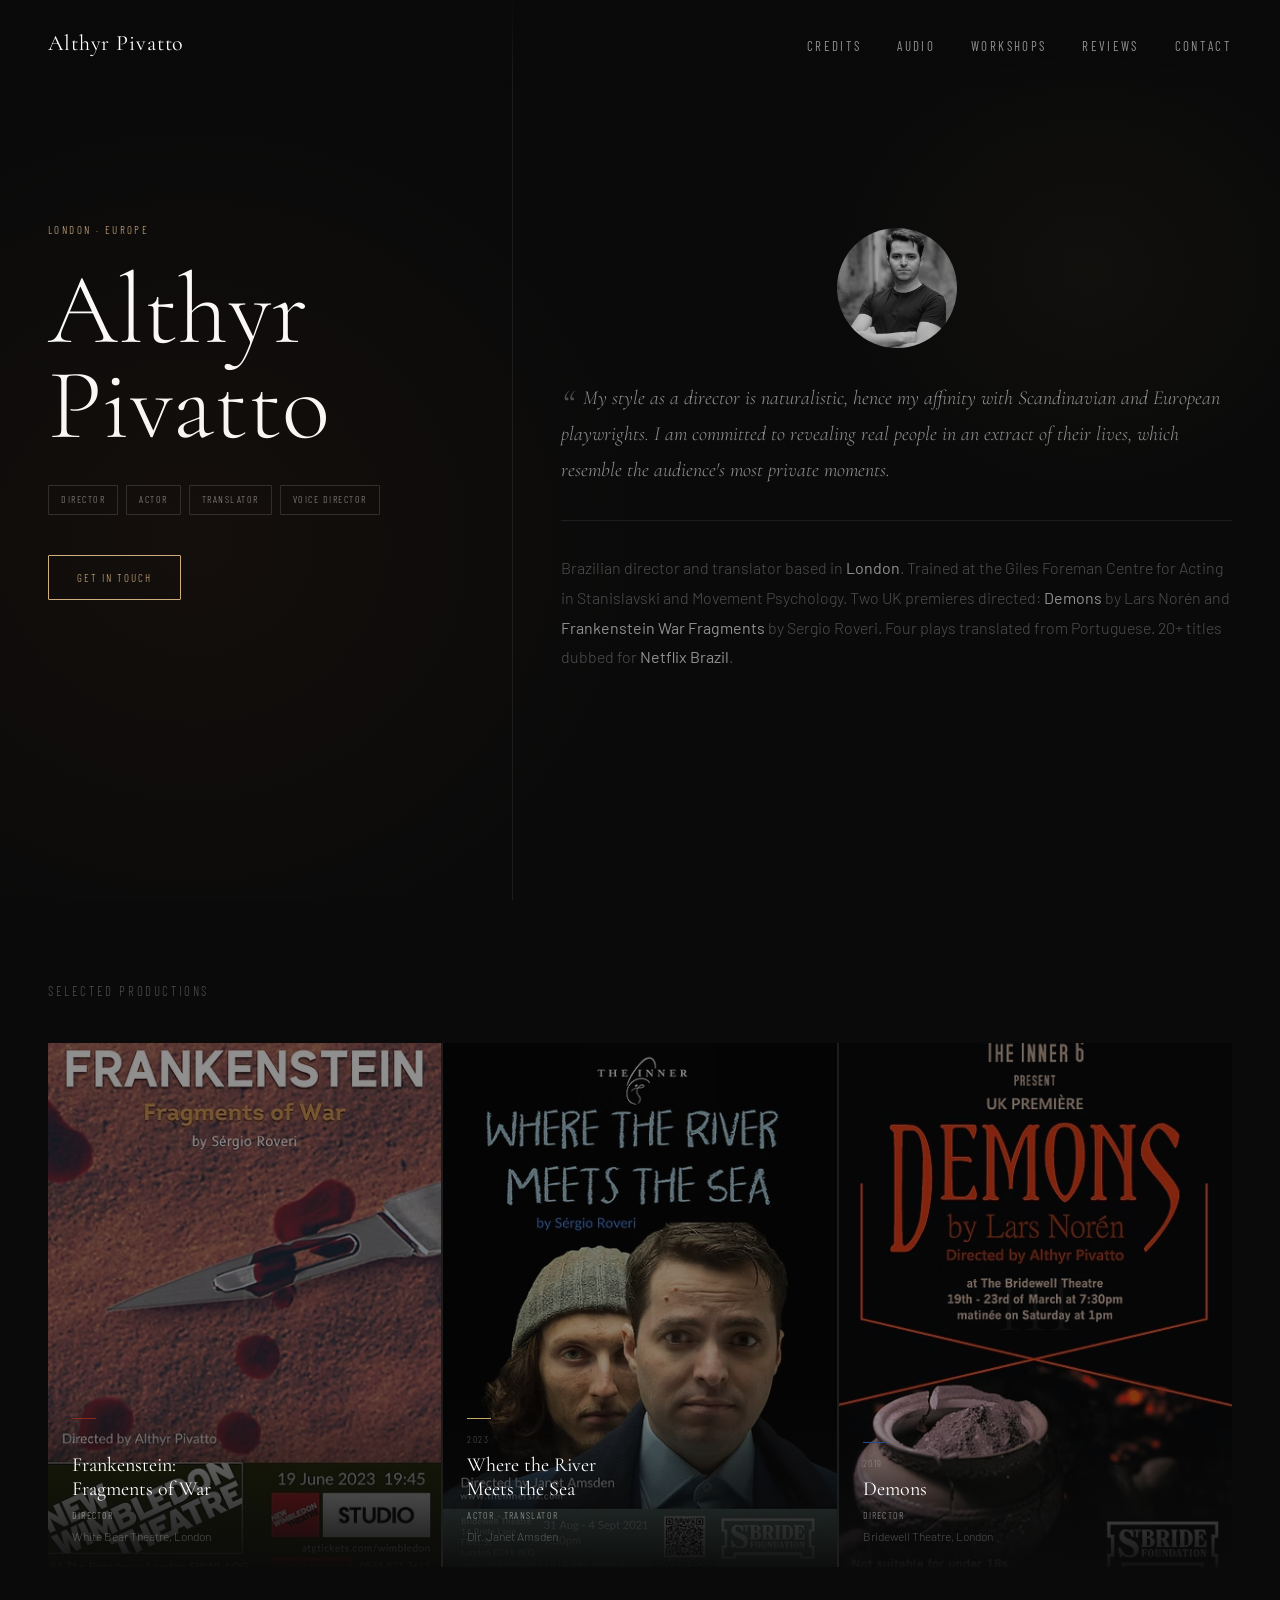
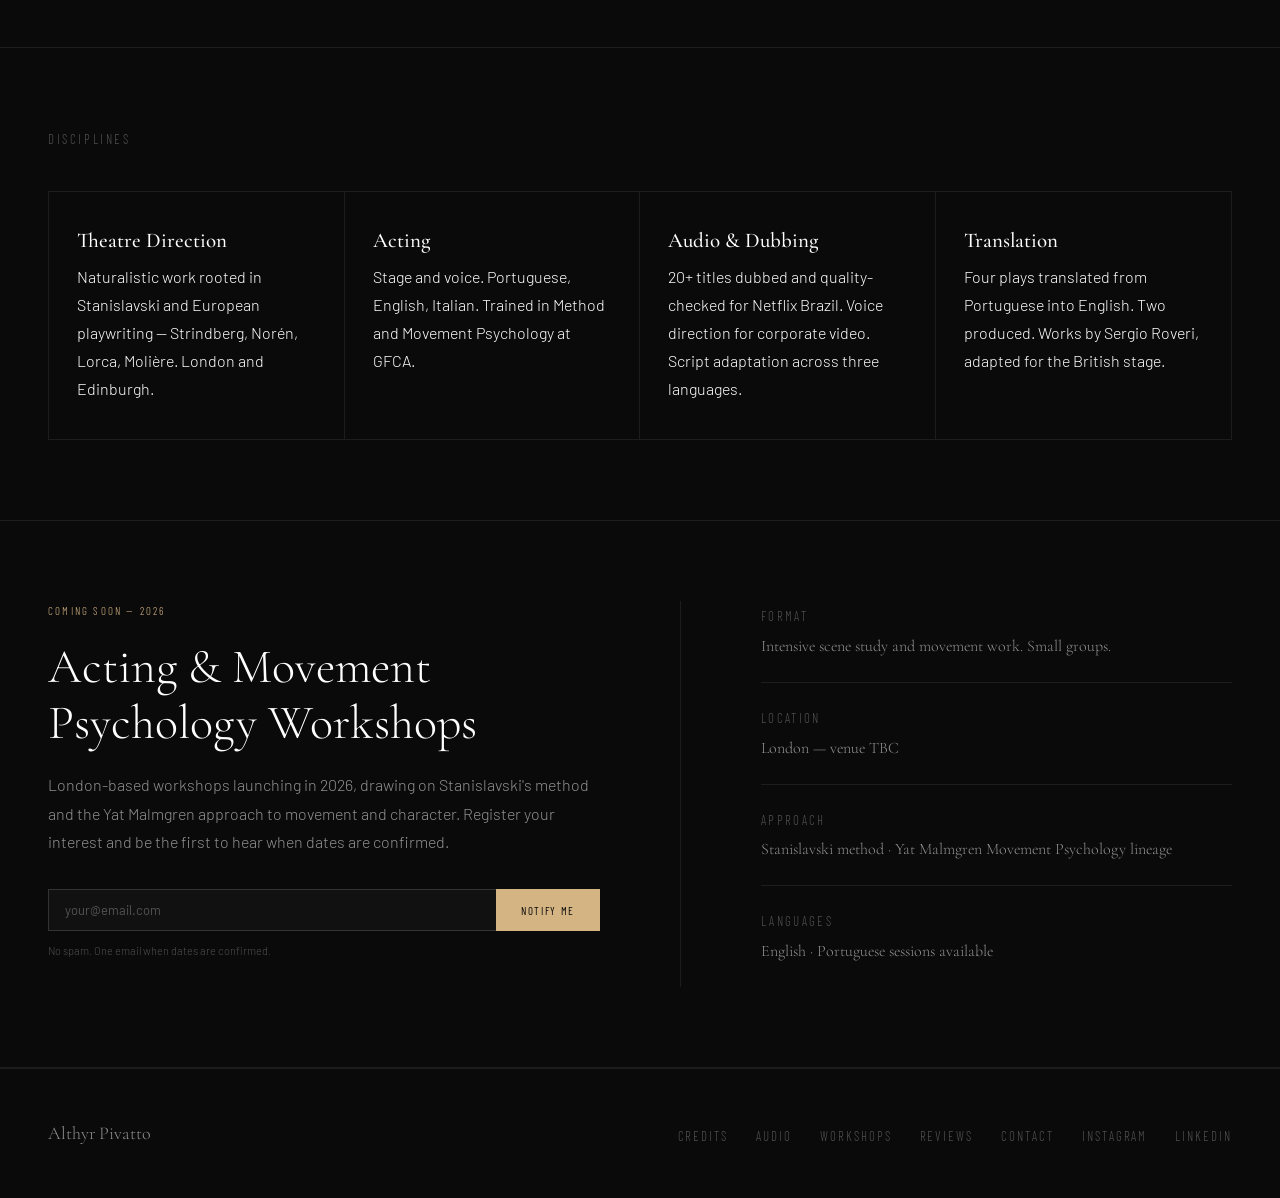
==== index.html @ 867dbb0f "Update index.html" ====
<!DOCTYPE html>
<html lang="en">
<head>
  <meta charset="UTF-8">
  <meta name="viewport" content="width=device-width, initial-scale=1.0">
  <title>Althyr Pivatto — Director · Actor · Translator</title>
  <meta name="description" content="Althyr Pivatto is a Brazilian theatre director, actor, translator and voice director based in London, available for work across London and Europe.">
  <link rel="stylesheet" href="style.css">
<style>
    .hero {
      min-height: 100vh;
      display: grid;
      grid-template-columns: 2fr 3fr;
      position: relative;
      overflow: hidden;
    }
    .hero::before {
      content: '';
      position: absolute;
      inset: 0;
      background:
        radial-gradient(ellipse 60% 80% at 15% 60%, rgba(139,74,42,0.08) 0%, transparent 60%),
        radial-gradient(ellipse 40% 50% at 85% 30%, rgba(200,169,110,0.04) 0%, transparent 50%);
      pointer-events: none;
    }
    .hero-left {
      display: flex;
      flex-direction: column;
      justify-content: center;
      padding: 0 48px 80px;
    }
    .hero-eyebrow {
      font-family: var(--ff-label);
      font-size: 11px;
      letter-spacing: 0.22em;
      text-transform: uppercase;
      color: var(--accent);
      margin-bottom: 24px;
    }
    .hero-name {
      font-family: var(--ff-display);
      font-size: clamp(56px, 8vw, 100px);
      font-weight: 300;
      line-height: 0.95;
      color: var(--text);
      margin-bottom: 32px;
    }
    .hero-tags {
      display: flex;
      flex-wrap: wrap;
      gap: 8px;
      margin-bottom: 40px;
    }
    .tag {
      font-family: var(--ff-label);
      font-size: 10px;
      letter-spacing: 0.15em;
      text-transform: uppercase;
      color: var(--muted);
      border: 0.5px solid var(--border2);
      padding: 5px 12px;
      border-radius: 1px;
    }
    .hero-cta {
      display: inline-block;
      font-family: var(--ff-label);
      font-size: 11px;
      letter-spacing: 0.18em;
      text-transform: uppercase;
      color: var(--accent);
      border: 0.5px solid var(--accent);
      padding: 12px 28px;
      border-radius: 1px;
      transition: background 0.2s, color 0.2s;
      align-self: flex-start;
    }
    .hero-cta:hover { background: var(--accent); color: var(--black); }
    .hero-right {
      border-left: 0.5px solid var(--border);
      display: flex;
      flex-direction: column;
      justify-content: center;
      padding: 80px 48px;
      gap: 32px;
    }
    .hero-quote {
      font-family: var(--ff-display);
      font-size: clamp(16px, 1.8vw, 20px);
      font-weight: 300;
      font-style: italic;
      line-height: 1.8;
      color: var(--muted);
    }
    .hero-quote::before {
      content: '\201C';
      font-size: 2em;
      line-height: 0;
      vertical-align: -0.3em;
      color: var(--faint);
      margin-right: 4px;
    }
    .hero-headshot {
      width: 120px;
      height: 120px;
      border-radius: 50%;
      object-fit: cover;
      object-position: center top;
      display: block;
      margin: 0 auto;
      filter: grayscale(100%);
      opacity: 0.85;
    }
    .hero-bio {
      font-size: 16px;
      line-height: 1.85;
      color: var(--faint);
      border-top: 0.5px solid var(--border);
      padding-top: 32px;
    }
    .hero-bio strong { color: var(--muted); font-weight: 400; }

    /* productions */
    .productions { padding: 80px 48px; border-bottom: 0.5px solid var(--border); }
    .prod-grid {
      display: grid;
      grid-template-columns: repeat(3, 1fr);
      gap: 2px;
      background: var(--border);
    }
    .prod-card {
      background: var(--black);
      position: relative;
      overflow: hidden;
      aspect-ratio: 3/4;
      display: flex;
      flex-direction: column;
      justify-content: flex-end;
    }
    .prod-card-img {
      position: absolute;
      inset: 0;
      object-fit: cover;
      width: 100%;
      height: 100%;
      opacity: 0.55;
      transition: opacity 0.4s, transform 0.5s;
    }
    .prod-card:hover .prod-card-img { opacity: 0.75; transform: scale(1.03); }
    .prod-card-placeholder {
      position: absolute;
      inset: 0;
      display: flex;
      align-items: center;
      justify-content: center;
    }
    .prod-card-placeholder span {
      font-family: var(--ff-display);
      font-size: 80px;
      font-weight: 300;
      color: rgba(255,255,255,0.04);
    }
    .prod-card-body {
      position: relative;
      z-index: 2;
      padding: 20px 24px;
      background: linear-gradient(to top, rgba(10,10,10,0.95) 0%, transparent 100%);
    }
    .prod-accent { width: 24px; height: 1px; margin-bottom: 12px; }
    .prod-year {
      font-family: var(--ff-label);
      font-size: 10px;
      letter-spacing: 0.15em;
      color: var(--faint);
      margin-bottom: 4px;
    }
    .prod-title {
      font-family: var(--ff-display);
      font-size: 20px;
      font-weight: 400;
      color: var(--text);
      line-height: 1.2;
      margin-bottom: 6px;
    }
    .prod-role {
      font-family: var(--ff-label);
      font-size: 10px;
      letter-spacing: 0.12em;
      text-transform: uppercase;
      color: var(--muted);
      margin-bottom: 2px;
    }
    .prod-venue { font-size: 12px; color: var(--faint); }

    /* disciplines */
    .what { padding: 80px 48px; border-bottom: 0.5px solid var(--border); }
    .what-grid {
      display: grid;
      grid-template-columns: repeat(4, 1fr);
      border: 0.5px solid var(--border);
    }
    .what-item {
      padding: 36px 28px;
      border-right: 0.5px solid var(--border);
    }
    .what-item:last-child { border-right: none; }
    .what-number {
      font-family: var(--ff-display);
      font-size: 11px;
      color: var(--accent);
      margin-bottom: 18px;
      letter-spacing: 0.1em;
        }
 .what-title {
  font-family: var(--ff-display);
  font-size: 21px;
  font-weight: 500;
  color: #ffffff;
  margin-bottom: 10px;
  line-height: 1.2;
}
    .what-desc { font-size: 16px; line-height: 1.75; color: var(--text); }

    /* workshops teaser */
    .workshops-teaser {
      padding: 80px 48px;
      display: grid;
      grid-template-columns: 1fr 1fr;
      gap: 80px;
      align-items: start;
      border-bottom: 0.5px solid var(--border);
    }
    .workshops-label {
      font-family: var(--ff-label);
      font-size: 11px;
      letter-spacing: 0.2em;
      text-transform: uppercase;
      color: var(--accent);
      margin-bottom: 20px;
    }
    .workshops-title {
      font-family: var(--ff-display);
      font-size: clamp(32px, 4vw, 48px);
      font-weight: 300;
      color: var(--text);
      line-height: 1.15;
      margin-bottom: 20px;
    }
    .workshops-desc {
      font-size: 16px;
      line-height: 1.8;
      color: var(--muted);
      margin-bottom: 32px;
    }
    .signup-form { display: flex; }
    .signup-input {
      flex: 1;
      background: var(--surface);
      border: 0.5px solid var(--border2);
      border-right: none;
      color: var(--text);
      font-family: var(--ff-body);
      font-size: 13px;
      padding: 12px 16px;
      outline: none;
    }
    .signup-input::placeholder { color: var(--faint); }
    .signup-input:focus { border-color: var(--accent); }
    .signup-btn {
      background: var(--accent);
      color: var(--black);
      border: 0.5px solid var(--accent);
      font-family: var(--ff-label);
      font-size: 11px;
      letter-spacing: 0.15em;
      text-transform: uppercase;
      padding: 12px 24px;
      cursor: pointer;
      transition: opacity 0.2s;
    }
    .signup-btn:hover { opacity: 0.85; }
    .signup-note { font-size: 11px; color: var(--faint); margin-top: 10px; }
    .workshops-right { border-left: 0.5px solid var(--border); padding-left: 80px; padding-top: 4px; }
    .workshop-detail {
      padding: 24px 0;
      border-bottom: 0.5px solid var(--border);
    }
    .workshop-detail:first-child { padding-top: 0; }
    .workshop-detail:last-child { border-bottom: none; }
    .workshop-detail-label {
      font-family: var(--ff-label);
      font-size: 13px;
      letter-spacing: 0.18em;
      text-transform: uppercase;
      color: var(--faint);
      margin-bottom: 6px;
    }
    .workshop-detail-text {
      font-family: var(--ff-display);
      font-size: 16px;
      color: var(--muted);
      line-height: 1.5;
    }

    @media (max-width: 900px) {
      .hero { grid-template-columns: 1fr; }
      .hero-left { padding: 120px 24px 48px; }
      .hero-right { border-left: none; border-top: 0.5px solid var(--border); padding: 48px 24px; }
      .prod-grid { grid-template-columns: 1fr; gap: 1px; }
      .prod-card { aspect-ratio: 4/3; }
      .what-grid { grid-template-columns: 1fr 1fr; }
      .what-item:nth-child(2) { border-right: none; }
      .what-item:nth-child(3) { border-top: 0.5px solid var(--border); }
      .what-item:nth-child(4) { border-top: 0.5px solid var(--border); border-right: none; }
      .workshops-teaser { grid-template-columns: 1fr; gap: 48px; }
      .workshops-right { border-left: none; border-top: 0.5px solid var(--border); padding-left: 0; padding-top: 40px; }
    }
css.section-label {
  font-family: var(--ff-label);
  font-size: 13px;
  letter-spacing: 0.2em;
  text-transform: uppercase;
  color: var(--muted);
  margin-bottom: 40px;
}
  
  </style>
</head>
<body>

  <nav>
    <a href="index.html" class="nav-logo">Althyr Pivatto</a>
    <ul class="nav-links">
      <li><a href="credits.html">Credits</a></li>
      <li><a href="audio.html">Audio</a></li>
      <li><a href="teaching.html">Workshops</a></li>
      <li><a href="reviews.html">Reviews</a></li>
      <li><a href="contact.html">Contact</a></li>
    </ul>
  </nav>

  <section class="hero">
    <div class="hero-left">
      <p class="hero-eyebrow">London · Europe</p>
      <h1 class="hero-name">Althyr<br>Pivatto</h1>
      <div class="hero-tags">
        <span class="tag">Director</span>
        <span class="tag">Actor</span>
        <span class="tag">Translator</span>
        <span class="tag">Voice Director</span>
      </div>
      <a href="contact.html" class="hero-cta">Get in touch</a>
    </div>
    <div class="hero-right">
           <img src="headshot.png" alt="Althyr Pivatto" class="hero-headshot">
      <blockquote class="hero-quote">
        My style as a director is naturalistic, hence my affinity with Scandinavian and European playwrights. I am committed to revealing real people in an extract of their lives, which resemble the audience's most private moments.
      </blockquote>
 
  <p class="hero-bio">
  Brazilian director and translator based in <strong>London</strong>. Trained at the Giles Foreman Centre for Acting in Stanislavski and Movement Psychology. Two UK premieres directed: <strong>Demons</strong> by Lars Norén and <strong>Frankenstein War Fragments</strong> by Sergio Roveri. Four plays translated from Portuguese. 20+ titles dubbed for <strong>Netflix Brazil</strong>.
</p>
    </div>
  </section>

  <section class="productions">
    <p class="section-label">Selected productions</p>
    <div class="prod-grid">

      <div class="prod-card">
        <img src="images/frankenstein.jpg" alt="Frankenstein: Fragments of War" class="prod-card-img" onerror="this.style.display='none'">
        <div class="prod-card-placeholder"><span>I</span></div>
        <div class="prod-card-body">
          <div class="prod-accent" style="background:#8b2a1a;"></div>
          <p class="prod-year">2023</p>
          <h3 class="prod-title">Frankenstein:<br>Fragments of War</h3>
          <p class="prod-role">Director</p>
          <p class="prod-venue">White Bear Theatre, London</p>
        </div>
      </div>

      <div class="prod-card">
        <img src="images/river.jpg" alt="Where the River Meets the Sea" class="prod-card-img" onerror="this.style.display='none'">
        <div class="prod-card-placeholder"><span>II</span></div>
        <div class="prod-card-body">
          <div class="prod-accent" style="background:#c8a96e;"></div>
          <p class="prod-year">2023</p>
          <h3 class="prod-title">Where the River<br>Meets the Sea</h3>
          <p class="prod-role">Actor · Translator</p>
          <p class="prod-venue">Dir. Janet Amsden</p>
        </div>
      </div>

      <div class="prod-card">
        <img src="images/demons.jpg" alt="Demons" class="prod-card-img" onerror="this.style.display='none'">
        <div class="prod-card-placeholder"><span>III</span></div>
        <div class="prod-card-body">
          <div class="prod-accent" style="background:#2a4a8b;"></div>
          <p class="prod-year">2019</p>
          <h3 class="prod-title">Demons</h3>
          <p class="prod-role">Director</p>
          <p class="prod-venue">Bridewell Theatre, London</p>
        </div>
      </div>

    </div>
  </section>

  <section class="what">
    <p class="section-label">Disciplines</p>
    <div class="what-grid">
      <div class="what-item">
        <h3 class="what-title">Theatre Direction</h3>
        <p class="what-desc">Naturalistic work rooted in Stanislavski and European playwriting — Strindberg, Norén, Lorca, Molière. London and Edinburgh.</p>
      </div>
      <div class="what-item">
        <h3 class="what-title">Acting</h3>
        <p class="what-desc">Stage and voice. Portuguese, English, Italian. Trained in Method and Movement Psychology at GFCA.</p>
      </div>
      <div class="what-item">
        <h3 class="what-title">Audio &amp; Dubbing</h3>
        <p class="what-desc">20+ titles dubbed and quality-checked for Netflix Brazil. Voice direction for corporate video. Script adaptation across three languages.</p>
      </div>
      <div class="what-item">
        <h3 class="what-title">Translation</h3>
        <p class="what-desc">Four plays translated from Portuguese into English. Two produced. Works by Sergio Roveri, adapted for the British stage.</p>
      </div>
    </div>
  </section>

  <section class="workshops-teaser">
    <div>
      <p class="workshops-label">Coming soon — 2026</p>
      <h2 class="workshops-title">Acting &amp; Movement<br>Psychology Workshops</h2>
      <p class="workshops-desc">
        London-based workshops launching in 2026, drawing on Stanislavski's method and the Yat Malmgren approach to movement and character. Register your interest and be the first to hear when dates are confirmed.
      </p>
      <form id="signup-form-home">
        <div class="signup-form">
          <input type="email" class="signup-input" id="signup-email-home" placeholder="your@email.com" required>
          <button type="submit" class="signup-btn">Notify me</button>
        </div>
        <p class="signup-note" id="signup-msg-home">No spam. One email when dates are confirmed.</p>
      </form>
      <script>
        document.getElementById('signup-form-home').addEventListener('submit', async function(e) {
          e.preventDefault();
          const msg = document.getElementById('signup-msg-home');
          const data = new FormData();
          data.append('email', document.getElementById('signup-email-home').value);
          data.append('subject', 'Workshop interest');
          const response = await fetch('https://formspree.io/f/mreyaryk', {
            method: 'POST', body: data, headers: { 'Accept': 'application/json' }
          });
          if (response.ok) {
            msg.textContent = "Thanks — I'll be in touch when dates are confirmed.";
            msg.style.color = 'var(--accent)';
            this.reset();
          } else {
            msg.textContent = 'Something went wrong. Try again shortly.';
          }
        });
      </script>
    </div>
    <div class="workshops-right">
      <div class="workshop-detail">
        <p class="workshop-detail-label">Format</p>
        <p class="workshop-detail-text">Intensive scene study and movement work. Small groups.</p>
      </div>
      <div class="workshop-detail">
        <p class="workshop-detail-label">Location</p>
        <p class="workshop-detail-text">London — venue TBC</p>
      </div>
      <div class="workshop-detail">
        <p class="workshop-detail-label">Approach</p>
        <p class="workshop-detail-text">Stanislavski method · Yat Malmgren Movement Psychology lineage</p>
      </div>
      <div class="workshop-detail">
        <p class="workshop-detail-label">Languages</p>
        <p class="workshop-detail-text">English · Portuguese sessions available</p>
      </div>
    </div>
  </section>

  <footer>
    <span class="footer-name">Althyr Pivatto</span>
    <ul class="footer-links">
      <li><a href="credits.html">Credits</a></li>
      <li><a href="audio.html">Audio</a></li>
      <li><a href="teaching.html">Workshops</a></li>
      <li><a href="reviews.html">Reviews</a></li>
      <li><a href="contact.html">Contact</a></li>
      <li><a href="https://instagram.com/althyr" target="_blank">Instagram</a></li>
      <li><a href="https://linkedin.com/in/althyrpivatto" target="_blank">LinkedIn</a></li>
    </ul>
  </footer>

  <script>
    function handleSignup(e) {
      e.preventDefault();
      const msg = document.getElementById('signup-msg');
      msg.textContent = "Thanks — I'll be in touch when dates are confirmed.";
      msg.style.color = 'var(--accent)';
      e.target.reset();
    }
  </script>

</body>
</html>
---- style.css ----
@import url('https://fonts.googleapis.com/css2?family=Cormorant+Garamond:ital,wght@0,300;0,400;0,500;1,300;1,400&family=Barlow:wght@300;400;500&family=Barlow+Condensed:wght@300;400;500&display=swap');

*, *::before, *::after { box-sizing: border-box; margin: 0; padding: 0; }

:root {
  --black: #0a0a0a;
  --surface: #111111;
  --surface2: #181818;
  --border: rgba(255,255,255,0.08);
  --border2: rgba(255,255,255,0.14);
  --text: #ffffff;
  --muted: rgba(255,255,255,0.55);
  --faint: rgba(255,255,255,0.28);
  --accent: #d4b483;
  --accent2: #9a5530;
  --ff-display: 'Cormorant Garamond', Georgia, serif;
  --ff-body: 'Barlow', sans-serif;
  --ff-label: 'Barlow Condensed', sans-serif;
}

html { scroll-behavior: smooth; }

body {
  background: var(--black);
  color: var(--text);
  font-family: var(--ff-body);
  font-weight: 300;
  font-size: 19px;
  line-height: 1.75;
  min-height: 100vh;
}

a { color: inherit; text-decoration: none; }

img { display: block; max-width: 100%; }

/* ── NAV ── */
nav {
  position: fixed;
  top: 0; left: 0; right: 0;
  z-index: 100;
  display: flex;
  align-items: center;
  justify-content: space-between;
  padding: 24px 48px;
  background: linear-gradient(to bottom, rgba(10,10,10,0.95) 0%, transparent 100%);
}

.nav-logo {
  font-family: var(--ff-display);
  font-size: 22px;
  font-weight: 400;
  letter-spacing: 0.04em;
  color: var(--text);
  transition: opacity 0.2s;
}
.nav-logo:hover { opacity: 0.7; }

.nav-links {
  display: flex;
  gap: 36px;
  list-style: none;
}

.nav-links a {
  font-family: var(--ff-label);
  font-size: 13px;
  font-weight: 400;
  letter-spacing: 0.18em;
  text-transform: uppercase;
  color: var(--muted);
  transition: color 0.2s;
}
.nav-links a:hover { color: var(--text); }
.nav-links a.active { color: var(--accent); }

/* ── PAGE HEADER (inner pages) ── */
.page-header {
  padding: 140px 48px 64px;
  border-bottom: 0.5px solid var(--border);
}

.page-header .eyebrow {
  font-family: var(--ff-label);
  font-size: 13px;
  letter-spacing: 0.2em;
  text-transform: uppercase;
  color: var(--accent);
  margin-bottom: 16px;
}

.page-header h1 {
  font-family: var(--ff-display);
  font-size: clamp(48px, 6vw, 80px);
  font-weight: 300;
  line-height: 1.05;
  color: var(--text);
}

/* ── SECTIONS ── */
.section {
  padding: 72px 48px;
  border-bottom: 0.5px solid var(--border);
}

.section-label {
  font-family: var(--ff-label);
  font-size: 13px;
  letter-spacing: 0.2em;
  text-transform: uppercase;
  color: var(--faint);
  margin-bottom: 40px;
}

/* ── FOOTER ── */
footer {
  padding: 48px;
  display: flex;
  align-items: center;
  justify-content: space-between;
  border-top: 0.5px solid var(--border);
}

.footer-name {
  font-family: var(--ff-display);
  font-size: 18px;
  color: var(--muted);
}

.footer-links {
  display: flex;
  gap: 28px;
  list-style: none;
}

.footer-links a {
  font-family: var(--ff-label);
  font-size: 13px;
  letter-spacing: 0.15em;
  text-transform: uppercase;
  color: var(--faint);
  transition: color 0.2s;
}
.footer-links a:hover { color: var(--muted); }

/* ── UTILITIES ── */
.divider {
  border: none;
  border-top: 0.5px solid var(--border);
  margin: 40px 0;
}

@media (max-width: 768px) {
  nav { padding: 20px 24px; }
  .nav-links { gap: 20px; }
  .page-header { padding: 120px 24px 48px; }
  .section { padding: 48px 24px; }
  footer { padding: 32px 24px; flex-direction: column; gap: 20px; text-align: center; }
}
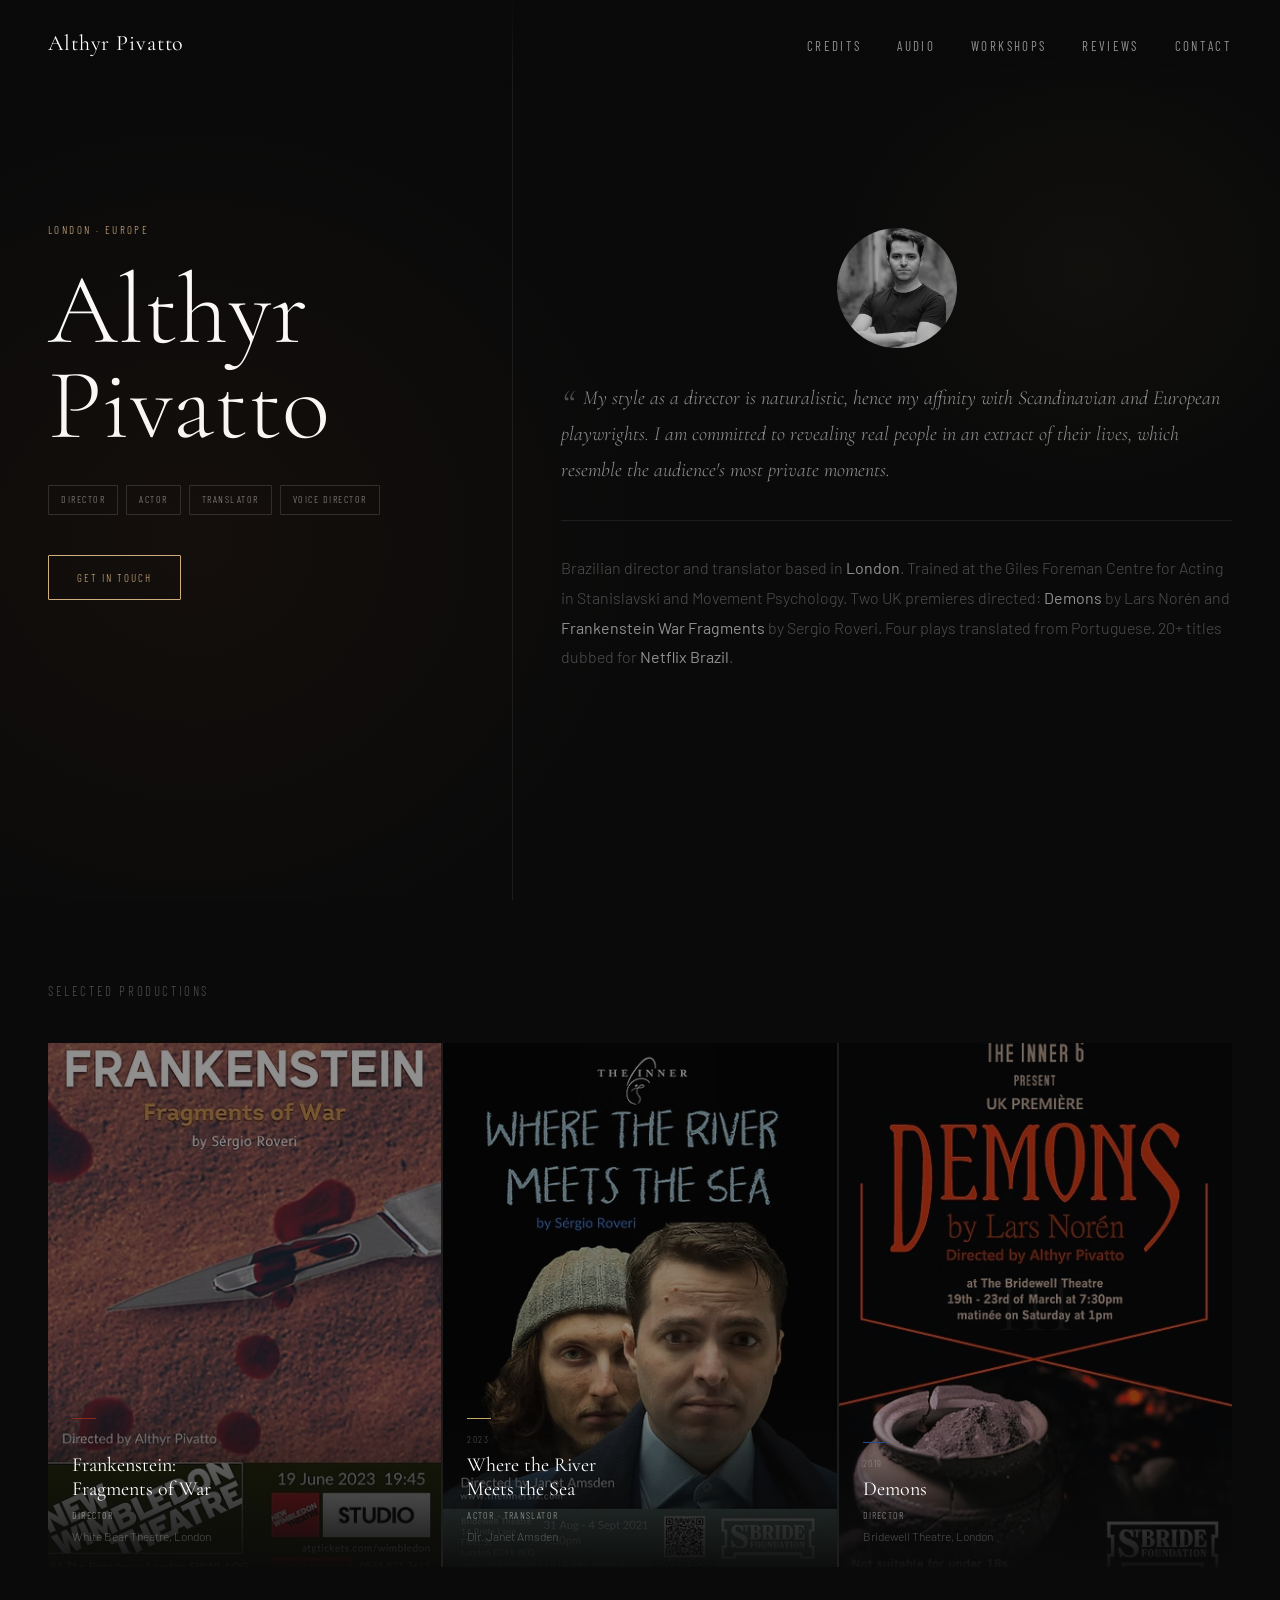
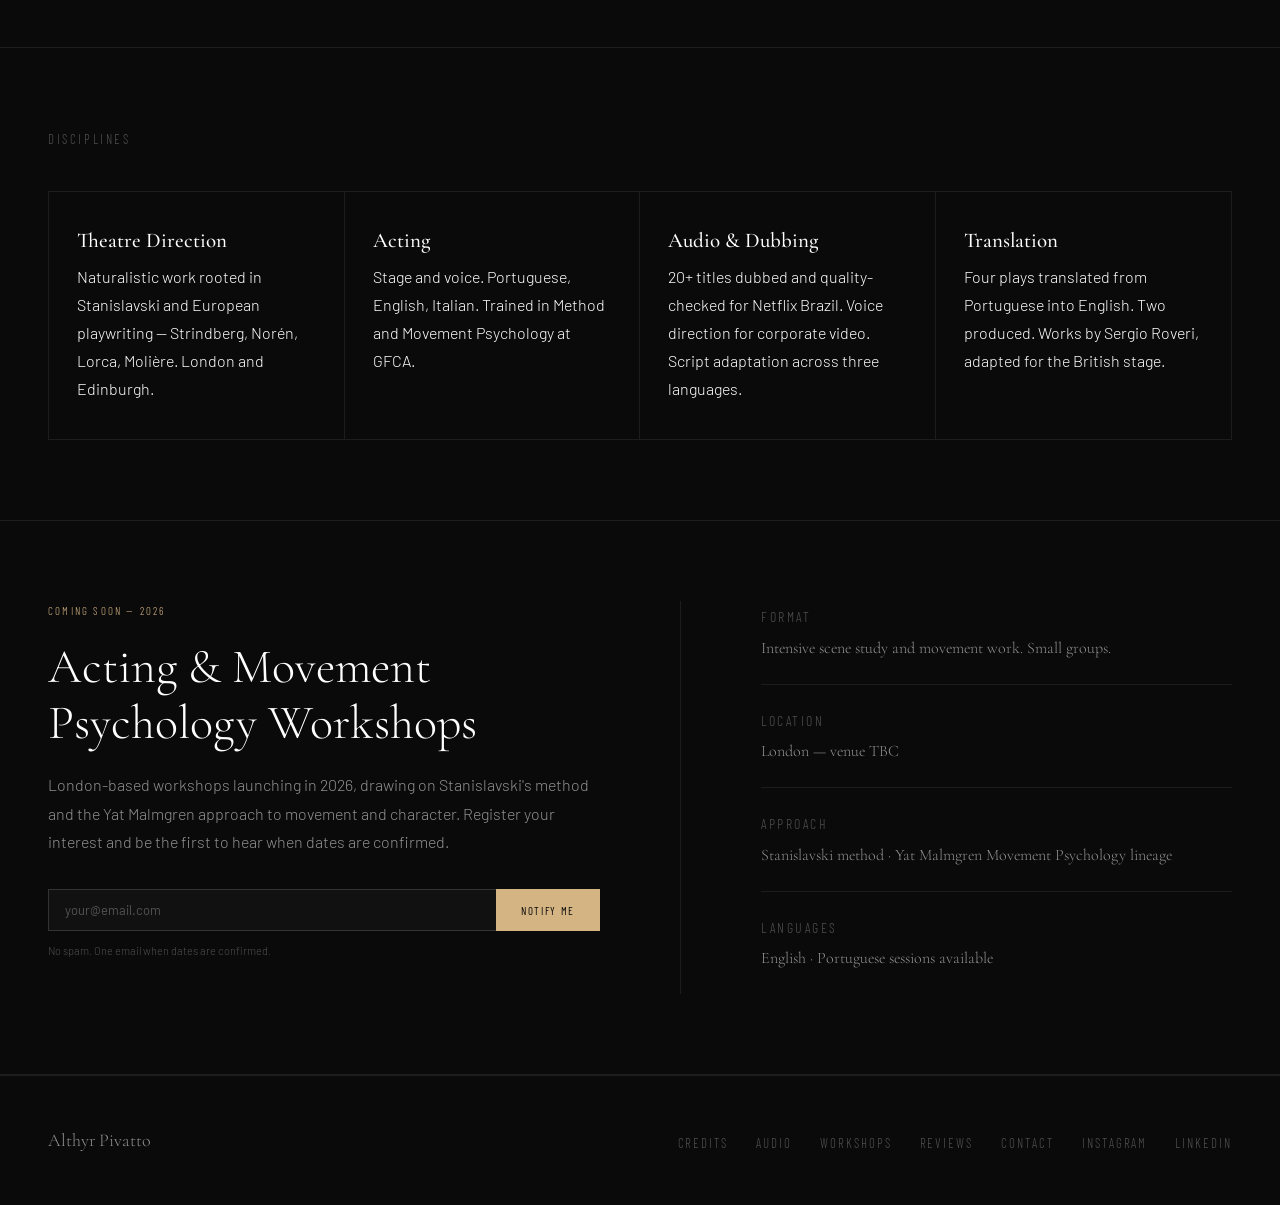
==== commit 6cce17c9: "Update index.html" ====
--- a/index.html
+++ b/index.html
@@ -288,7 +288,7 @@
     .workshop-detail:last-child { border-bottom: none; }
     .workshop-detail-label {
       font-family: var(--ff-label);
-      font-size: 13px;
+      font-size: 14px;
       letter-spacing: 0.18em;
       text-transform: uppercase;
       color: var(--faint);
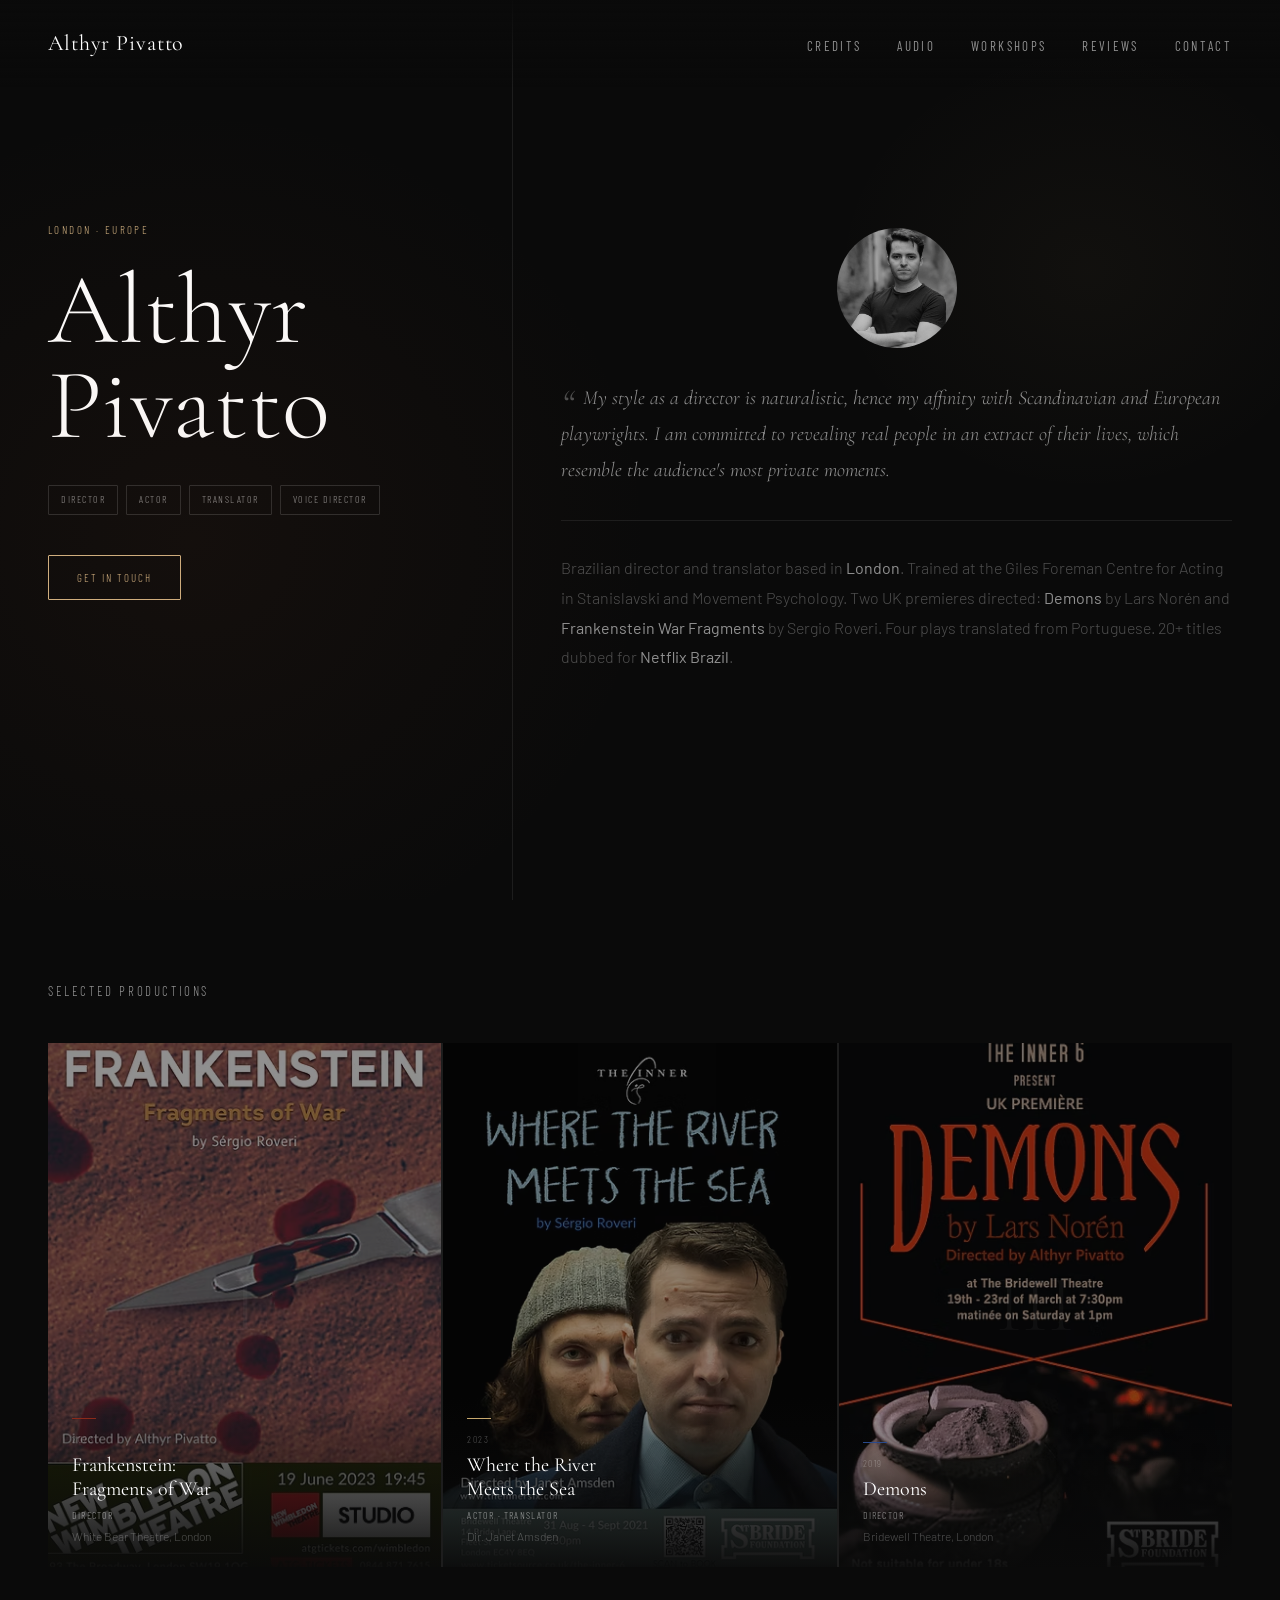
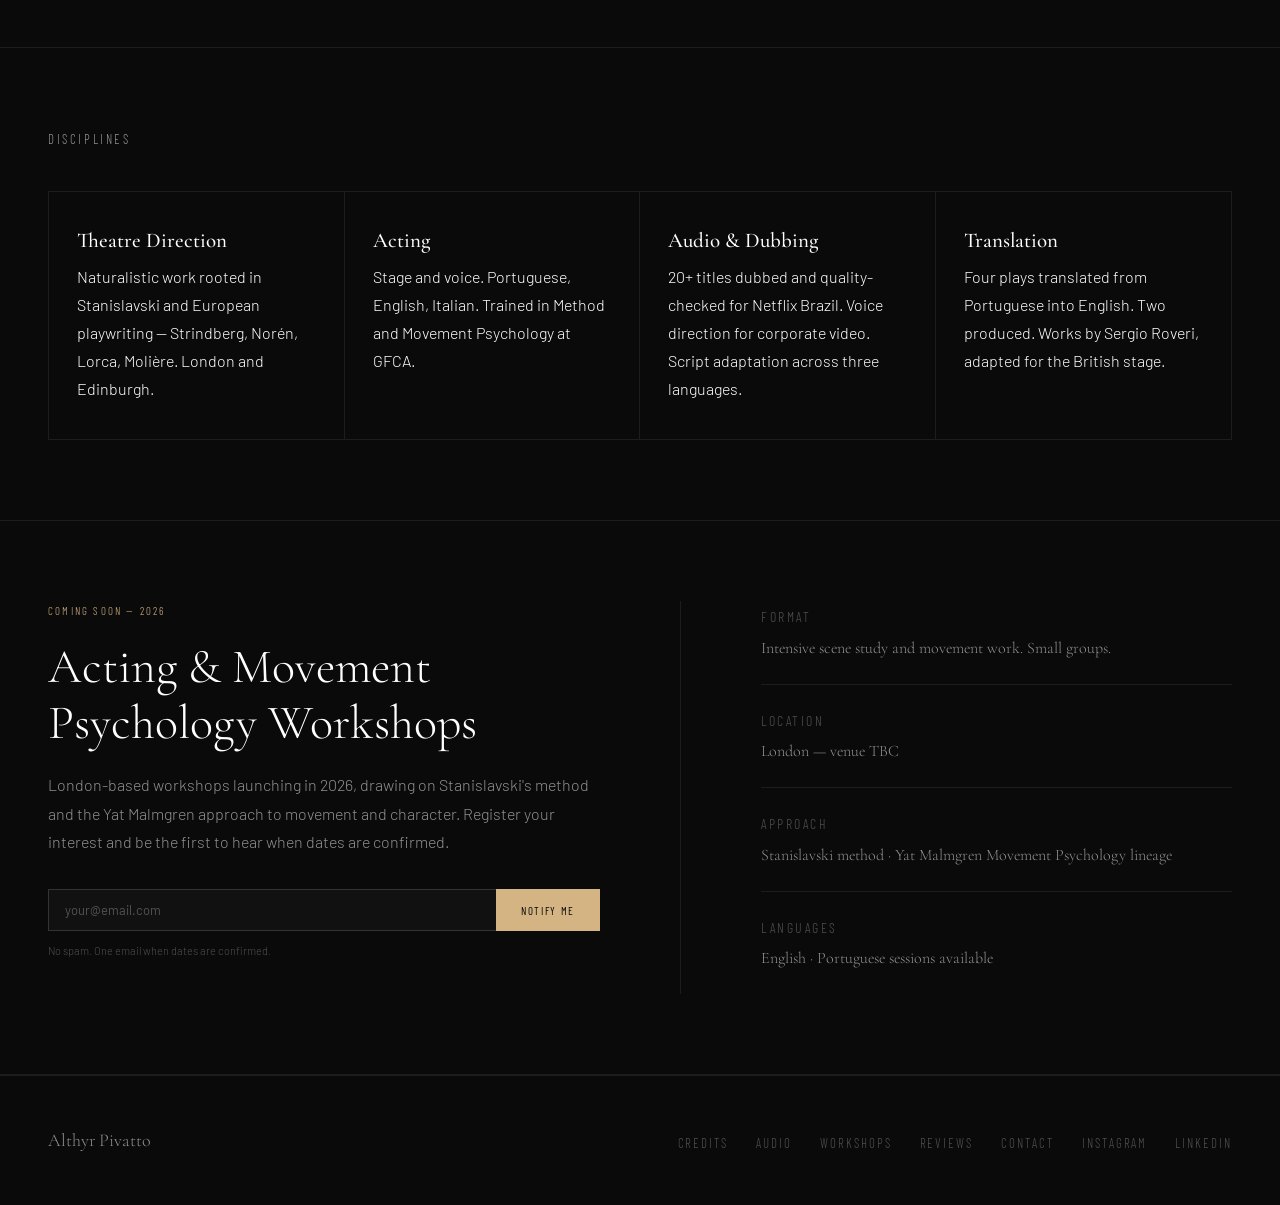
==== commit b1fb16d3: "Update index.html" ====
--- a/index.html
+++ b/index.html
@@ -314,7 +314,7 @@
       .workshops-teaser { grid-template-columns: 1fr; gap: 48px; }
       .workshops-right { border-left: none; border-top: 0.5px solid var(--border); padding-left: 0; padding-top: 40px; }
     }
-css.section-label {
+.section-label {
   font-family: var(--ff-label);
   font-size: 13px;
   letter-spacing: 0.2em;
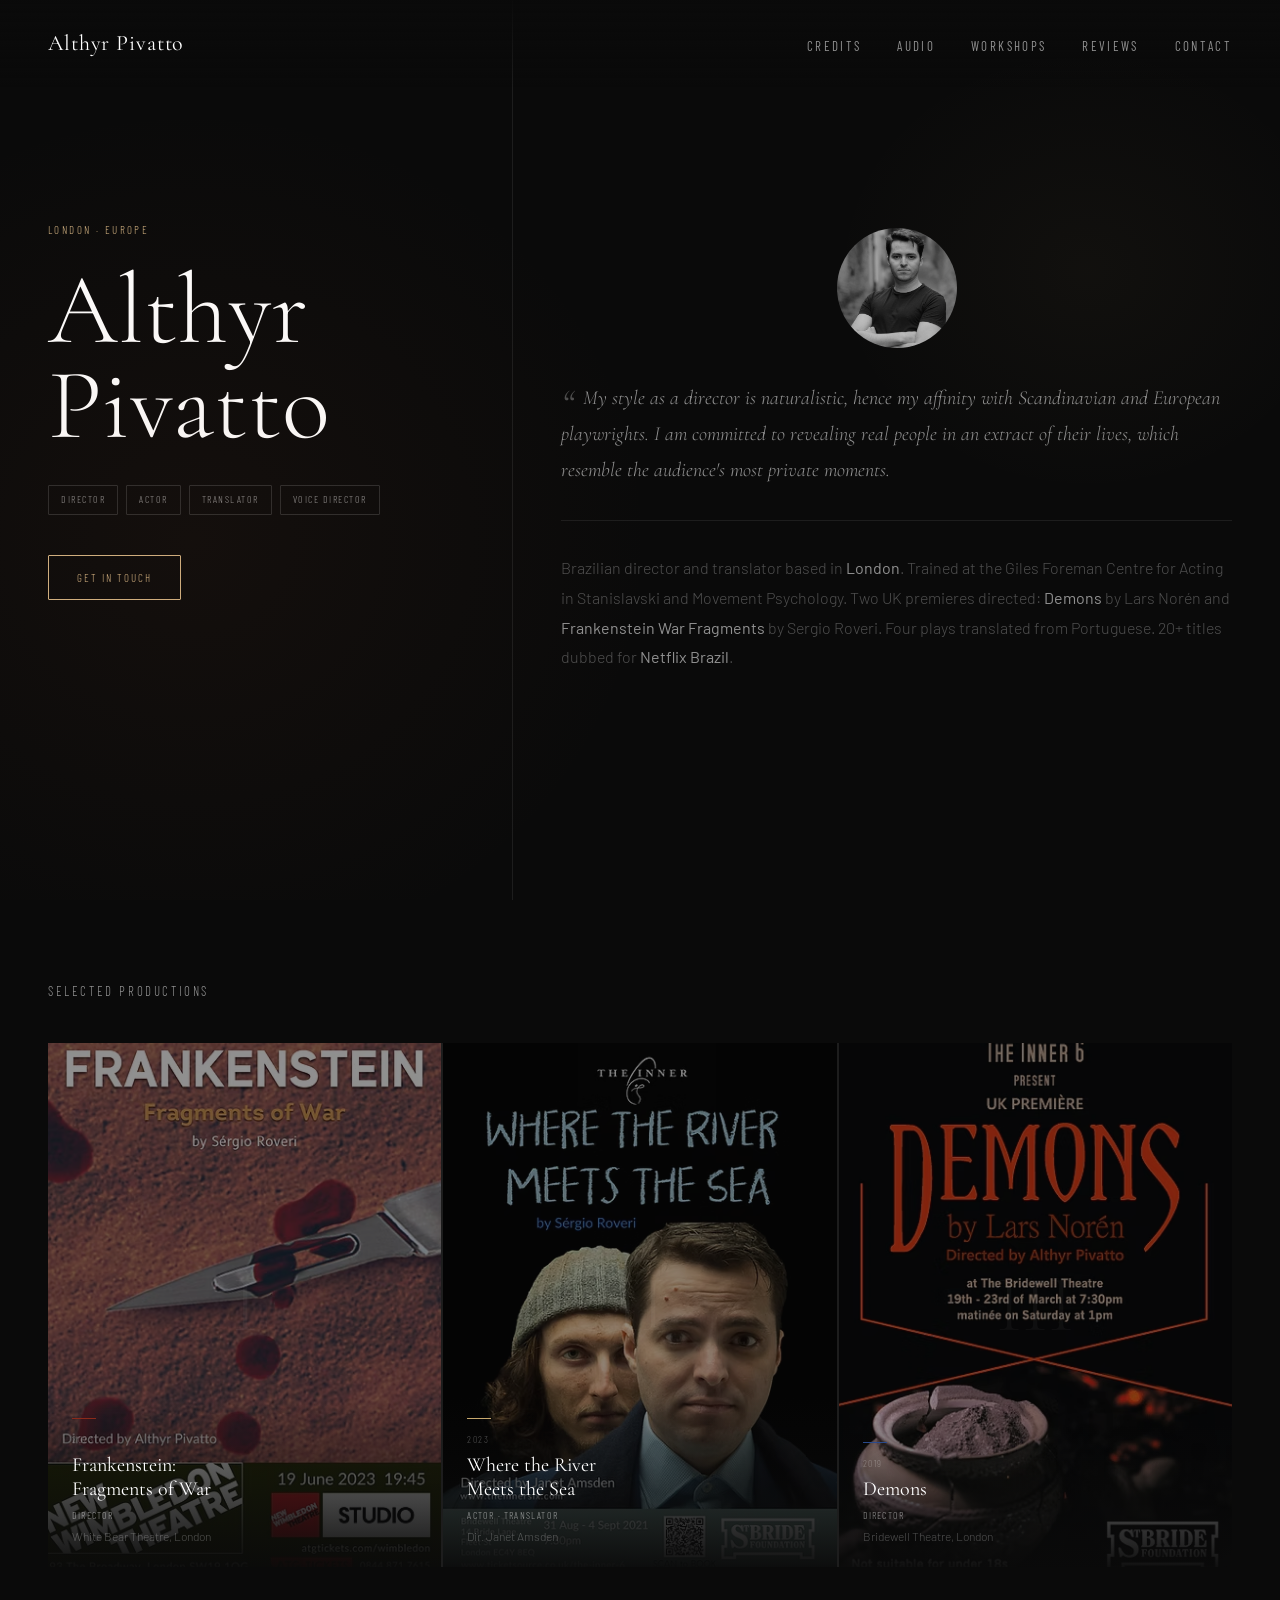
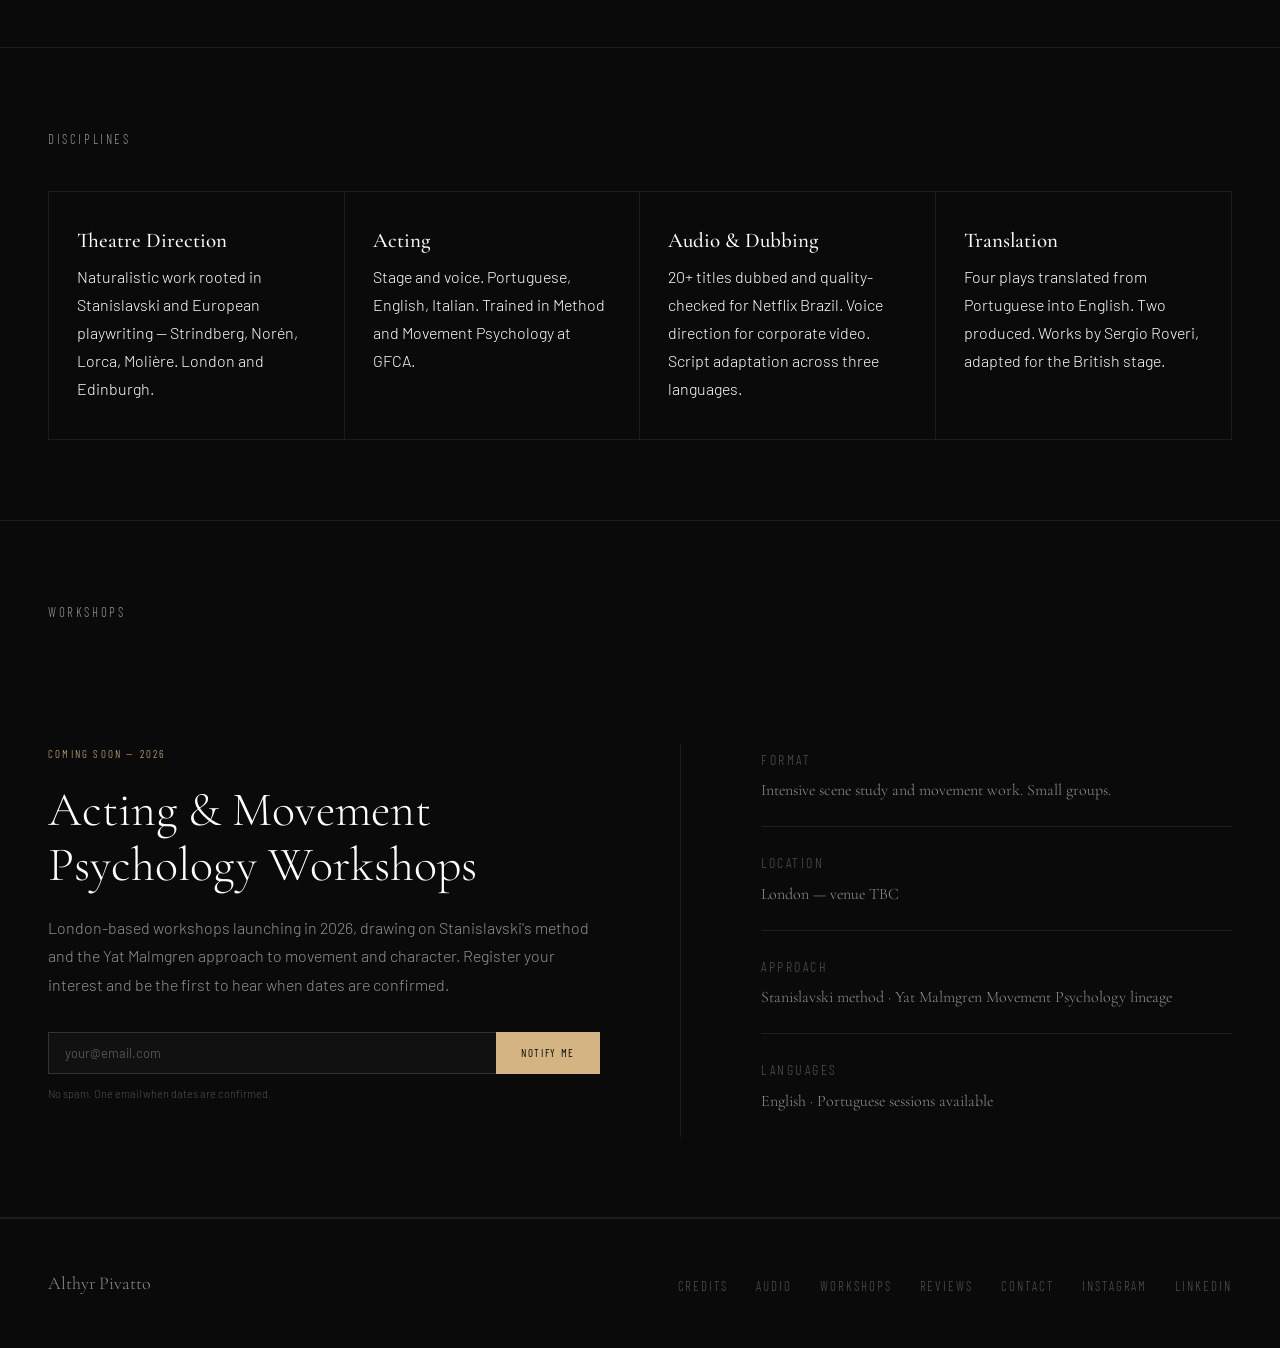
==== commit 82288c7a: "Update index.html" ====
--- a/index.html
+++ b/index.html
@@ -319,7 +319,7 @@
   font-size: 13px;
   letter-spacing: 0.2em;
   text-transform: uppercase;
-  color: var(--muted);
+  color: rgba(255,255,255,0.55);
   margin-bottom: 40px;
 }
   
@@ -427,8 +427,9 @@
     </div>
   </section>
 
-  <section class="workshops-teaser">
-    <div>
+<section class="workshops-teaser">
+  <p class="section-label" style="grid-column: 1 / -1;">Workshops</p>
+  <div>
       <p class="workshops-label">Coming soon — 2026</p>
       <h2 class="workshops-title">Acting &amp; Movement<br>Psychology Workshops</h2>
       <p class="workshops-desc">
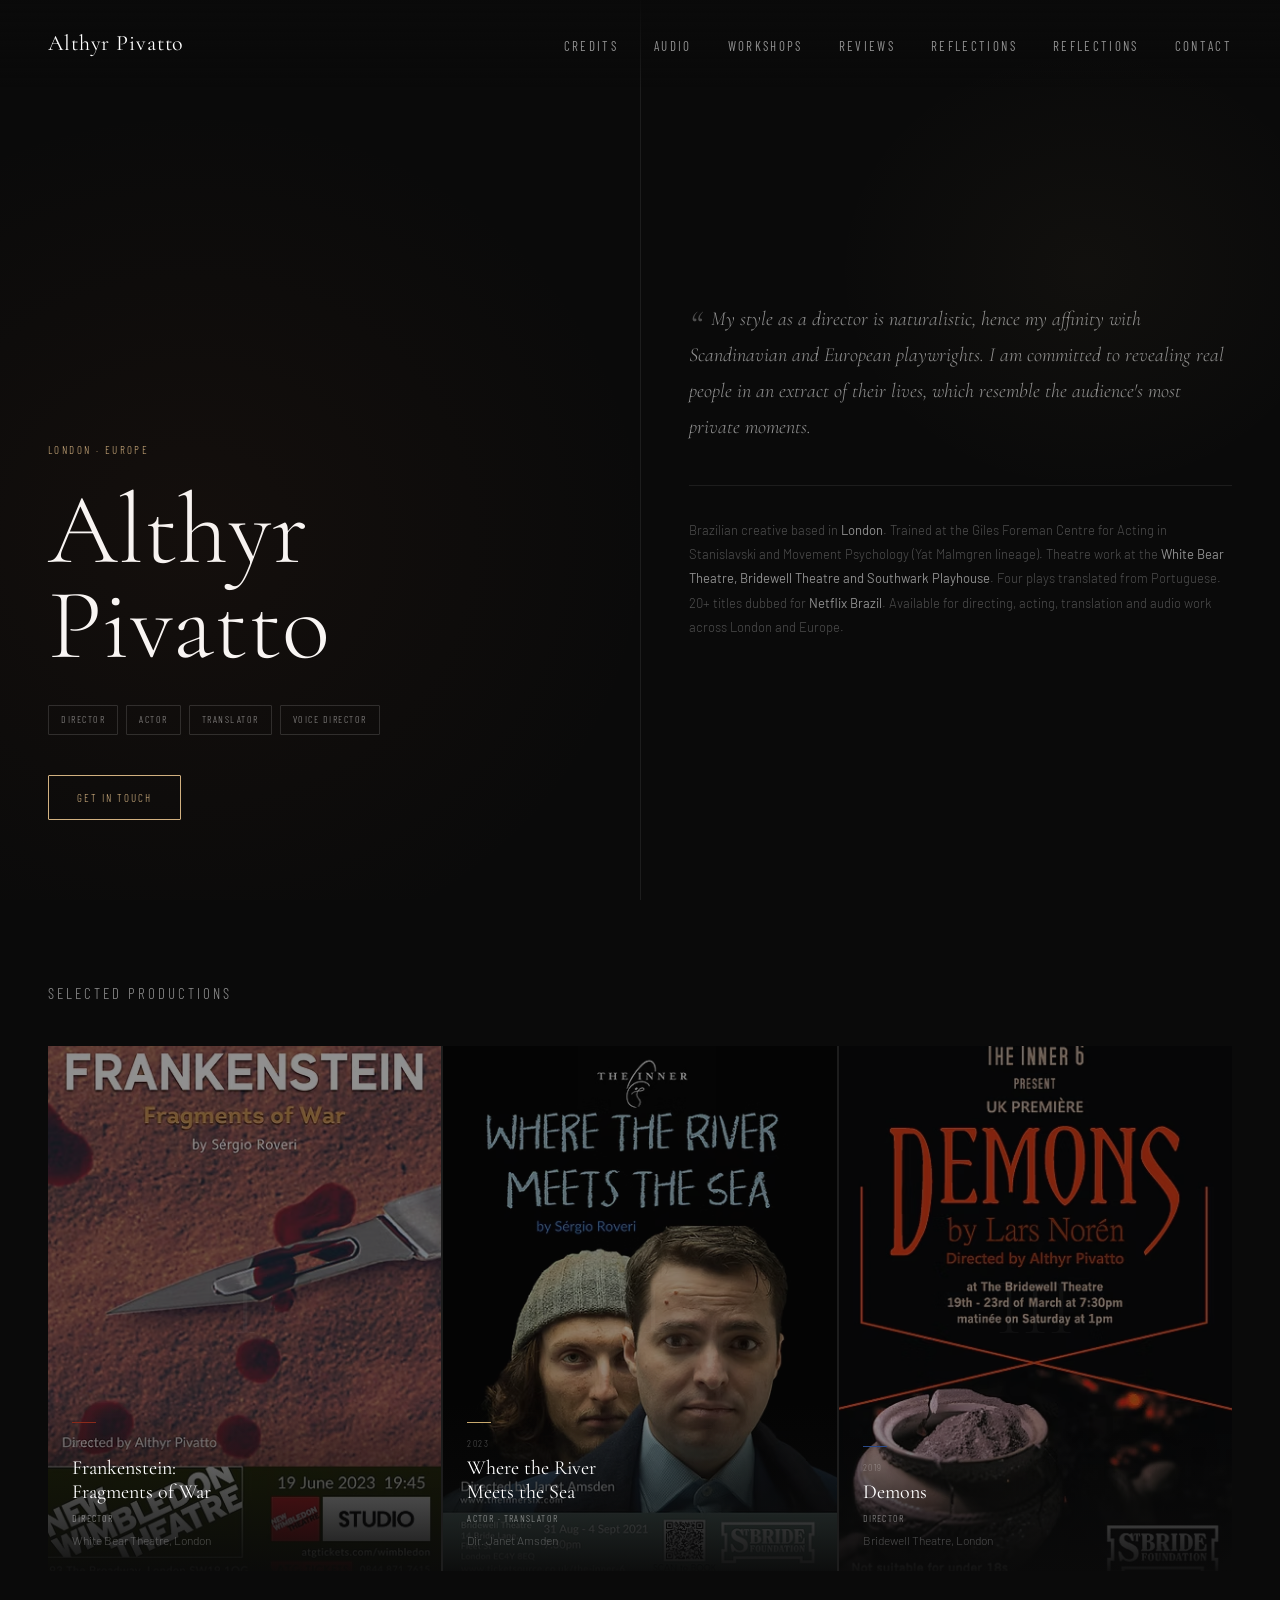
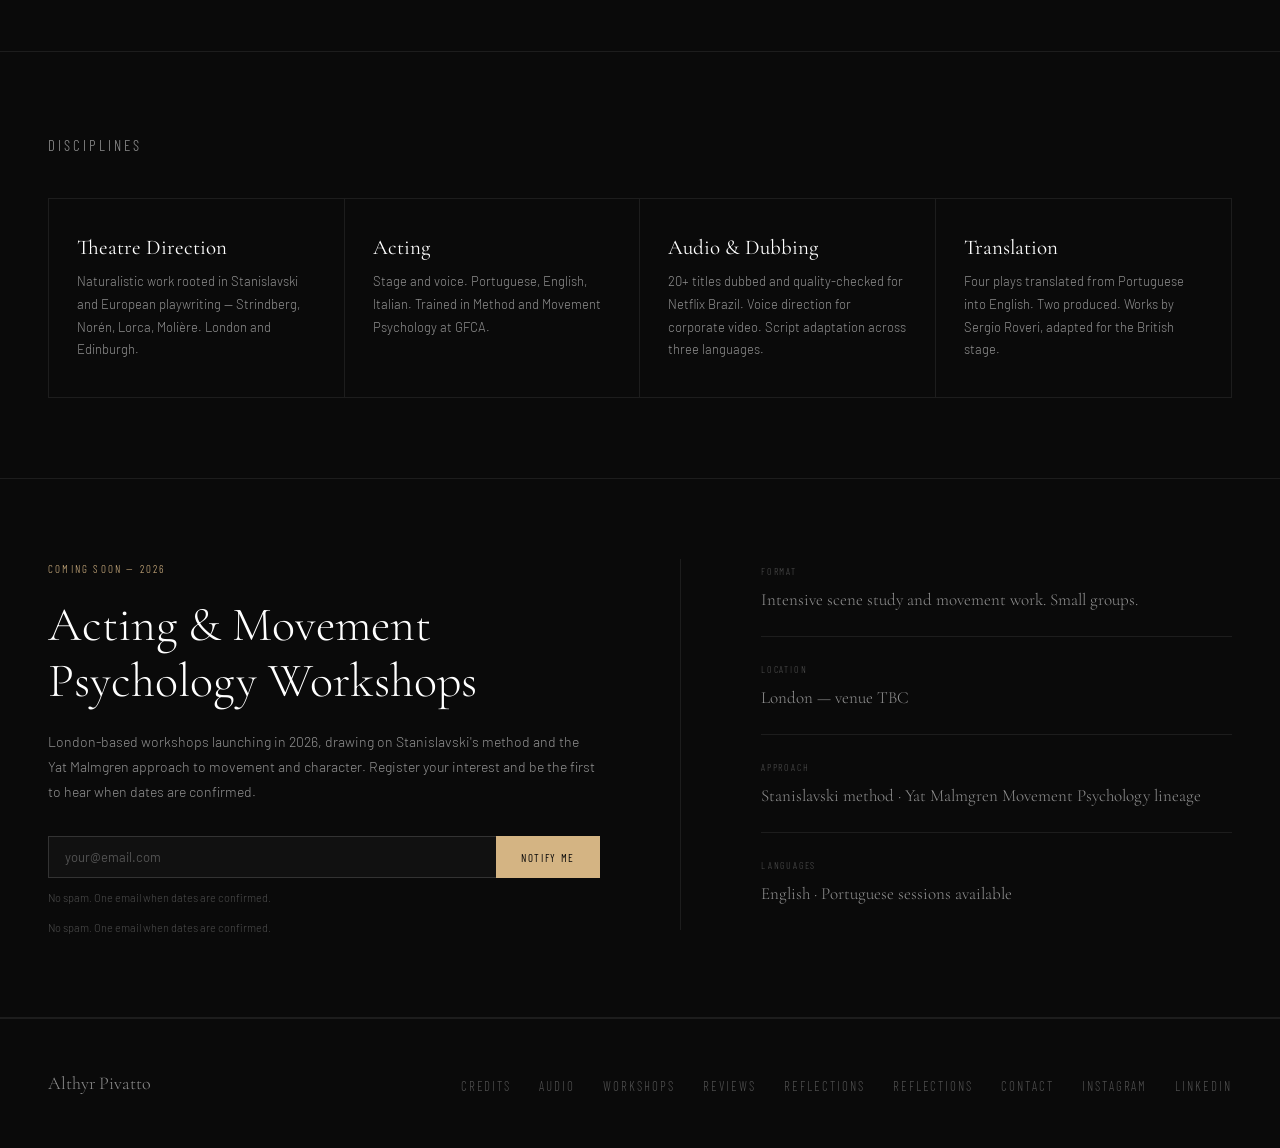
==== commit 615630e1: "Add files via upload" ====
--- a/index.html
+++ b/index.html
@@ -6,11 +6,11 @@
   <title>Althyr Pivatto — Director · Actor · Translator</title>
   <meta name="description" content="Althyr Pivatto is a Brazilian theatre director, actor, translator and voice director based in London, available for work across London and Europe.">
   <link rel="stylesheet" href="style.css">
-<style>
+  <style>
     .hero {
       min-height: 100vh;
       display: grid;
-      grid-template-columns: 2fr 3fr;
+      grid-template-columns: 1fr 1fr;
       position: relative;
       overflow: hidden;
     }
@@ -26,7 +26,7 @@
     .hero-left {
       display: flex;
       flex-direction: column;
-      justify-content: center;
+      justify-content: flex-end;
       padding: 0 48px 80px;
     }
     .hero-eyebrow {
@@ -80,8 +80,8 @@
       display: flex;
       flex-direction: column;
       justify-content: center;
-      padding: 80px 48px;
-      gap: 32px;
+      padding: 120px 48px 80px;
+      gap: 40px;
     }
     .hero-quote {
       font-family: var(--ff-display);
@@ -99,19 +99,8 @@
       color: var(--faint);
       margin-right: 4px;
     }
-    .hero-headshot {
-      width: 120px;
-      height: 120px;
-      border-radius: 50%;
-      object-fit: cover;
-      object-position: center top;
-      display: block;
-      margin: 0 auto;
-      filter: grayscale(100%);
-      opacity: 0.85;
-    }
     .hero-bio {
-      font-size: 16px;
+      font-size: 13px;
       line-height: 1.85;
       color: var(--faint);
       border-top: 0.5px solid var(--border);
@@ -209,16 +198,16 @@
       color: var(--accent);
       margin-bottom: 18px;
       letter-spacing: 0.1em;
-        }
- .what-title {
-  font-family: var(--ff-display);
-  font-size: 21px;
-  font-weight: 500;
-  color: #ffffff;
-  margin-bottom: 10px;
-  line-height: 1.2;
-}
-    .what-desc { font-size: 16px; line-height: 1.75; color: var(--text); }
+    }
+    .what-title {
+      font-family: var(--ff-display);
+      font-size: 21px;
+      font-weight: 400;
+      color: var(--text);
+      margin-bottom: 10px;
+      line-height: 1.2;
+    }
+    .what-desc { font-size: 13px; line-height: 1.75; color: var(--muted); }
 
     /* workshops teaser */
     .workshops-teaser {
@@ -246,7 +235,7 @@
       margin-bottom: 20px;
     }
     .workshops-desc {
-      font-size: 16px;
+      font-size: 14px;
       line-height: 1.8;
       color: var(--muted);
       margin-bottom: 32px;
@@ -288,7 +277,7 @@
     .workshop-detail:last-child { border-bottom: none; }
     .workshop-detail-label {
       font-family: var(--ff-label);
-      font-size: 14px;
+      font-size: 10px;
       letter-spacing: 0.18em;
       text-transform: uppercase;
       color: var(--faint);
@@ -296,7 +285,7 @@
     }
     .workshop-detail-text {
       font-family: var(--ff-display);
-      font-size: 16px;
+      font-size: 17px;
       color: var(--muted);
       line-height: 1.5;
     }
@@ -314,15 +303,6 @@
       .workshops-teaser { grid-template-columns: 1fr; gap: 48px; }
       .workshops-right { border-left: none; border-top: 0.5px solid var(--border); padding-left: 0; padding-top: 40px; }
     }
-.section-label {
-  font-family: var(--ff-label);
-  font-size: 13px;
-  letter-spacing: 0.2em;
-  text-transform: uppercase;
-  color: rgba(255,255,255,0.55);
-  margin-bottom: 40px;
-}
-  
   </style>
 </head>
 <body>
@@ -334,6 +314,8 @@
       <li><a href="audio.html">Audio</a></li>
       <li><a href="teaching.html">Workshops</a></li>
       <li><a href="reviews.html">Reviews</a></li>
+      <li><a href="reflections.html">Reflections</a></li>
+      <li><a href="reflections.html">Reflections</a></li>
       <li><a href="contact.html">Contact</a></li>
     </ul>
   </nav>
@@ -351,14 +333,12 @@
       <a href="contact.html" class="hero-cta">Get in touch</a>
     </div>
     <div class="hero-right">
-           <img src="headshot.png" alt="Althyr Pivatto" class="hero-headshot">
       <blockquote class="hero-quote">
         My style as a director is naturalistic, hence my affinity with Scandinavian and European playwrights. I am committed to revealing real people in an extract of their lives, which resemble the audience's most private moments.
       </blockquote>
- 
-  <p class="hero-bio">
-  Brazilian director and translator based in <strong>London</strong>. Trained at the Giles Foreman Centre for Acting in Stanislavski and Movement Psychology. Two UK premieres directed: <strong>Demons</strong> by Lars Norén and <strong>Frankenstein War Fragments</strong> by Sergio Roveri. Four plays translated from Portuguese. 20+ titles dubbed for <strong>Netflix Brazil</strong>.
-</p>
+      <p class="hero-bio">
+        Brazilian creative based in <strong>London</strong>. Trained at the Giles Foreman Centre for Acting in Stanislavski and Movement Psychology (Yat Malmgren lineage). Theatre work at the <strong>White Bear Theatre, Bridewell Theatre and Southwark Playhouse</strong>. Four plays translated from Portuguese. 20+ titles dubbed for <strong>Netflix Brazil</strong>. Available for directing, acting, translation and audio work across London and Europe.
+      </p>
     </div>
   </section>
 
@@ -427,9 +407,8 @@
     </div>
   </section>
 
-<section class="workshops-teaser">
-  <p class="section-label" style="grid-column: 1 / -1;">Workshops</p>
-  <div>
+  <section class="workshops-teaser">
+    <div>
       <p class="workshops-label">Coming soon — 2026</p>
       <h2 class="workshops-title">Acting &amp; Movement<br>Psychology Workshops</h2>
       <p class="workshops-desc">
@@ -461,6 +440,7 @@
           }
         });
       </script>
+      <p class="signup-note" id="signup-msg">No spam. One email when dates are confirmed.</p>
     </div>
     <div class="workshops-right">
       <div class="workshop-detail">
@@ -489,6 +469,8 @@
       <li><a href="audio.html">Audio</a></li>
       <li><a href="teaching.html">Workshops</a></li>
       <li><a href="reviews.html">Reviews</a></li>
+      <li><a href="reflections.html">Reflections</a></li>
+      <li><a href="reflections.html">Reflections</a></li>
       <li><a href="contact.html">Contact</a></li>
       <li><a href="https://instagram.com/althyr" target="_blank">Instagram</a></li>
       <li><a href="https://linkedin.com/in/althyrpivatto" target="_blank">LinkedIn</a></li>
--- a/style.css
+++ b/style.css
@@ -105,10 +105,10 @@
 
 .section-label {
   font-family: var(--ff-label);
-  font-size: 13px;
+  font-size: 15px;
   letter-spacing: 0.2em;
   text-transform: uppercase;
-  color: var(--faint);
+color: rgba(255,255,255,0.55);
   margin-bottom: 40px;
 }
 
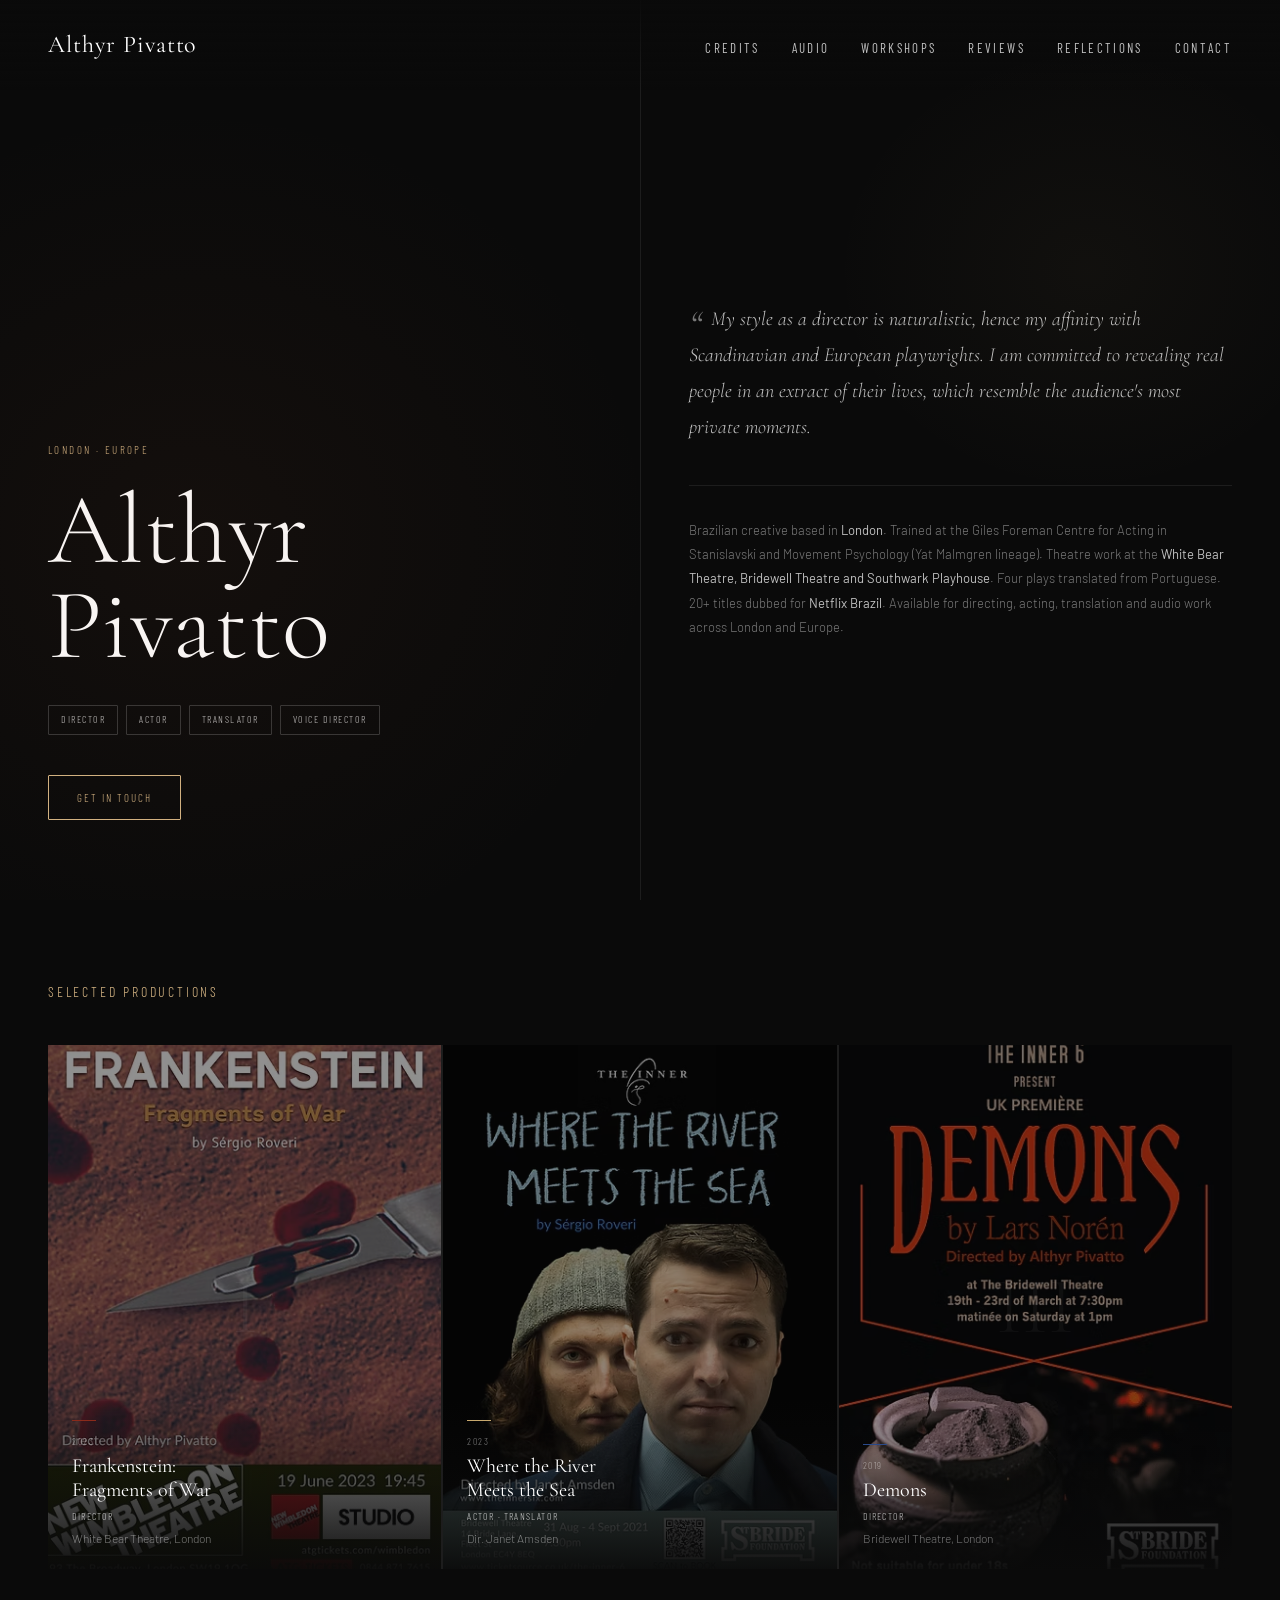
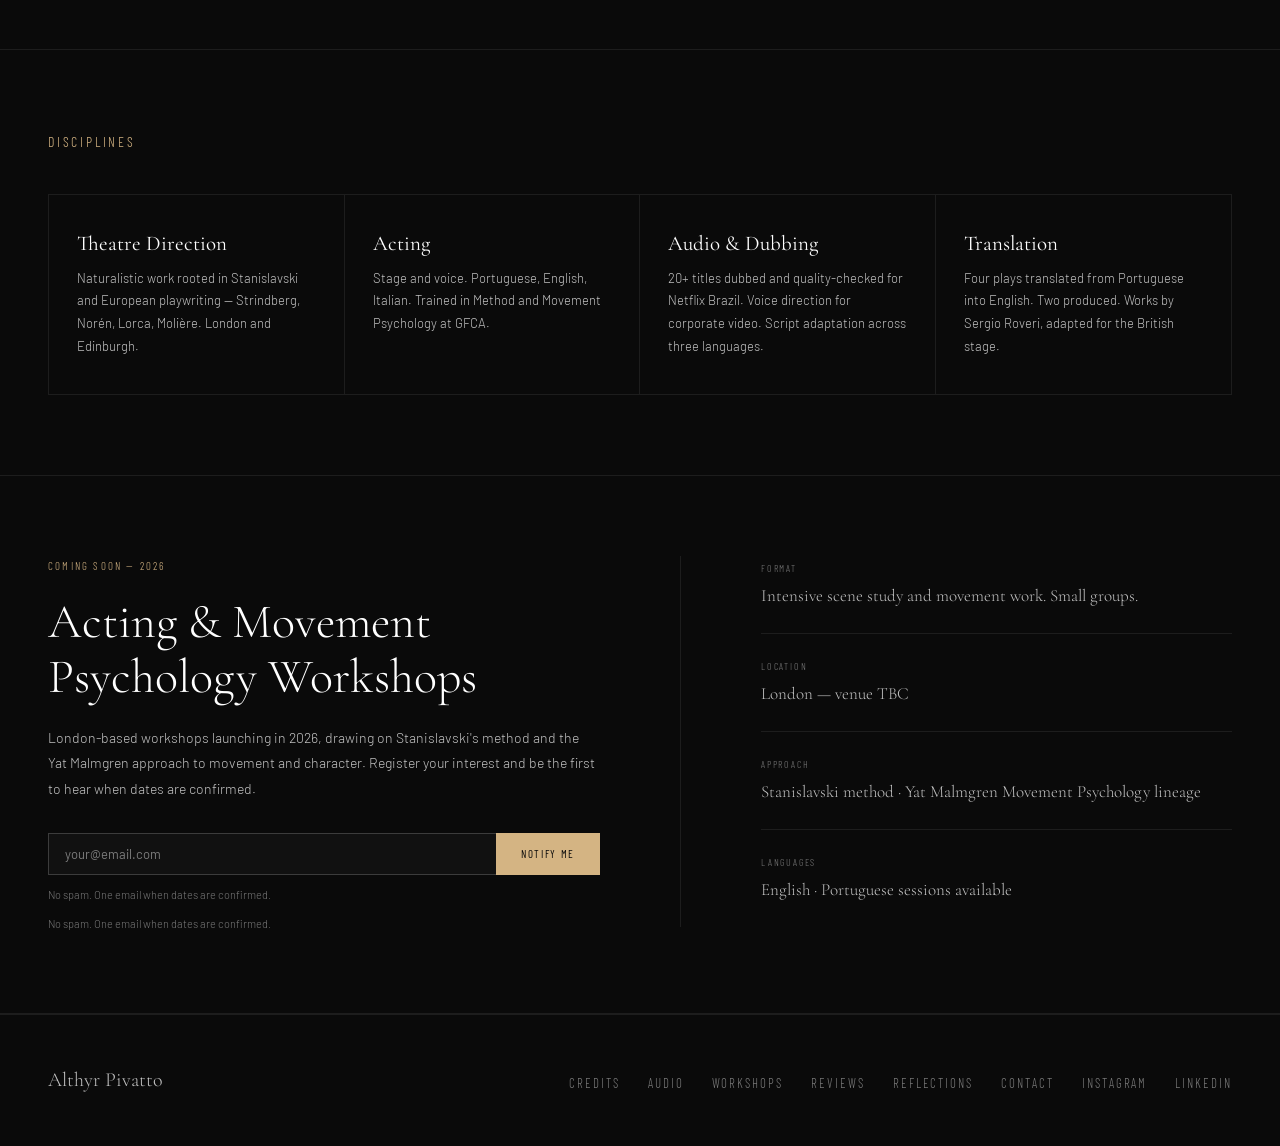
==== commit 53ad628a: "Add files via upload" ====
--- a/index.html
+++ b/index.html
@@ -315,7 +315,7 @@
       <li><a href="teaching.html">Workshops</a></li>
       <li><a href="reviews.html">Reviews</a></li>
       <li><a href="reflections.html">Reflections</a></li>
-      <li><a href="reflections.html">Reflections</a></li>
+      
       <li><a href="contact.html">Contact</a></li>
     </ul>
   </nav>
@@ -470,7 +470,7 @@
       <li><a href="teaching.html">Workshops</a></li>
       <li><a href="reviews.html">Reviews</a></li>
       <li><a href="reflections.html">Reflections</a></li>
-      <li><a href="reflections.html">Reflections</a></li>
+      
       <li><a href="contact.html">Contact</a></li>
       <li><a href="https://instagram.com/althyr" target="_blank">Instagram</a></li>
       <li><a href="https://linkedin.com/in/althyrpivatto" target="_blank">LinkedIn</a></li>
--- a/style.css
+++ b/style.css
@@ -7,10 +7,10 @@
   --surface: #111111;
   --surface2: #181818;
   --border: rgba(255,255,255,0.08);
-  --border2: rgba(255,255,255,0.14);
+  --border2: rgba(255,255,255,0.18);
   --text: #ffffff;
-  --muted: rgba(255,255,255,0.55);
-  --faint: rgba(255,255,255,0.28);
+  --muted: rgba(255,255,255,0.75);
+  --faint: rgba(255,255,255,0.45);
   --accent: #d4b483;
   --accent2: #9a5530;
   --ff-display: 'Cormorant Garamond', Georgia, serif;
@@ -25,7 +25,7 @@
   color: var(--text);
   font-family: var(--ff-body);
   font-weight: 300;
-  font-size: 19px;
+  font-size: 20px;
   line-height: 1.75;
   min-height: 100vh;
 }
@@ -48,7 +48,7 @@
 
 .nav-logo {
   font-family: var(--ff-display);
-  font-size: 22px;
+  font-size: 24px;
   font-weight: 400;
   letter-spacing: 0.04em;
   color: var(--text);
@@ -58,7 +58,7 @@
 
 .nav-links {
   display: flex;
-  gap: 36px;
+  gap: 32px;
   list-style: none;
 }
 
@@ -82,7 +82,7 @@
 
 .page-header .eyebrow {
   font-family: var(--ff-label);
-  font-size: 13px;
+  font-size: 14px;
   letter-spacing: 0.2em;
   text-transform: uppercase;
   color: var(--accent);
@@ -91,7 +91,7 @@
 
 .page-header h1 {
   font-family: var(--ff-display);
-  font-size: clamp(48px, 6vw, 80px);
+  font-size: clamp(52px, 6vw, 84px);
   font-weight: 300;
   line-height: 1.05;
   color: var(--text);
@@ -105,10 +105,10 @@
 
 .section-label {
   font-family: var(--ff-label);
-  font-size: 15px;
+  font-size: 14px;
   letter-spacing: 0.2em;
   text-transform: uppercase;
-color: rgba(255,255,255,0.55);
+  color: var(--accent);
   margin-bottom: 40px;
 }
 
@@ -123,7 +123,7 @@
 
 .footer-name {
   font-family: var(--ff-display);
-  font-size: 18px;
+  font-size: 20px;
   color: var(--muted);
 }
 
@@ -141,7 +141,7 @@
   color: var(--faint);
   transition: color 0.2s;
 }
-.footer-links a:hover { color: var(--muted); }
+.footer-links a:hover { color: var(--text); }
 
 /* ── UTILITIES ── */
 .divider {
@@ -152,7 +152,8 @@
 
 @media (max-width: 768px) {
   nav { padding: 20px 24px; }
-  .nav-links { gap: 20px; }
+  .nav-links { gap: 16px; }
+  .nav-links a { font-size: 11px; }
   .page-header { padding: 120px 24px 48px; }
   .section { padding: 48px 24px; }
   footer { padding: 32px 24px; flex-direction: column; gap: 20px; text-align: center; }
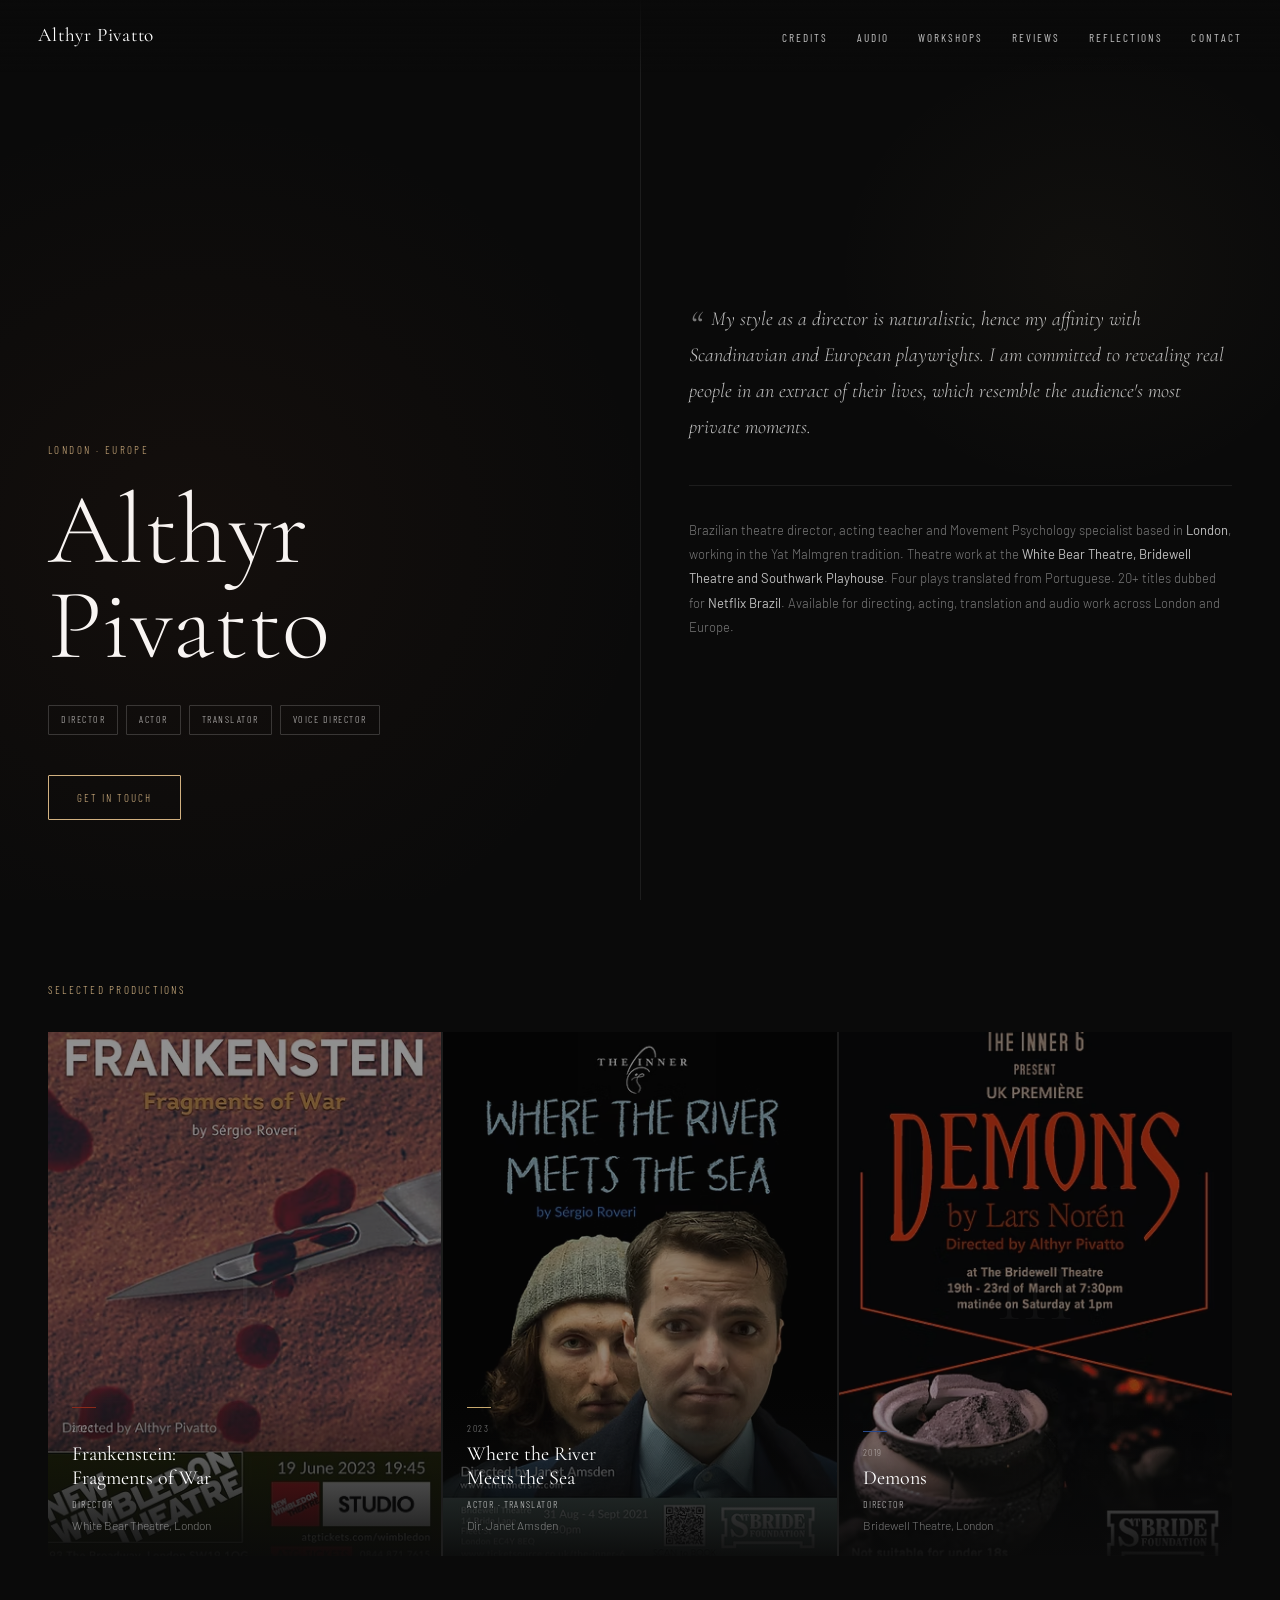
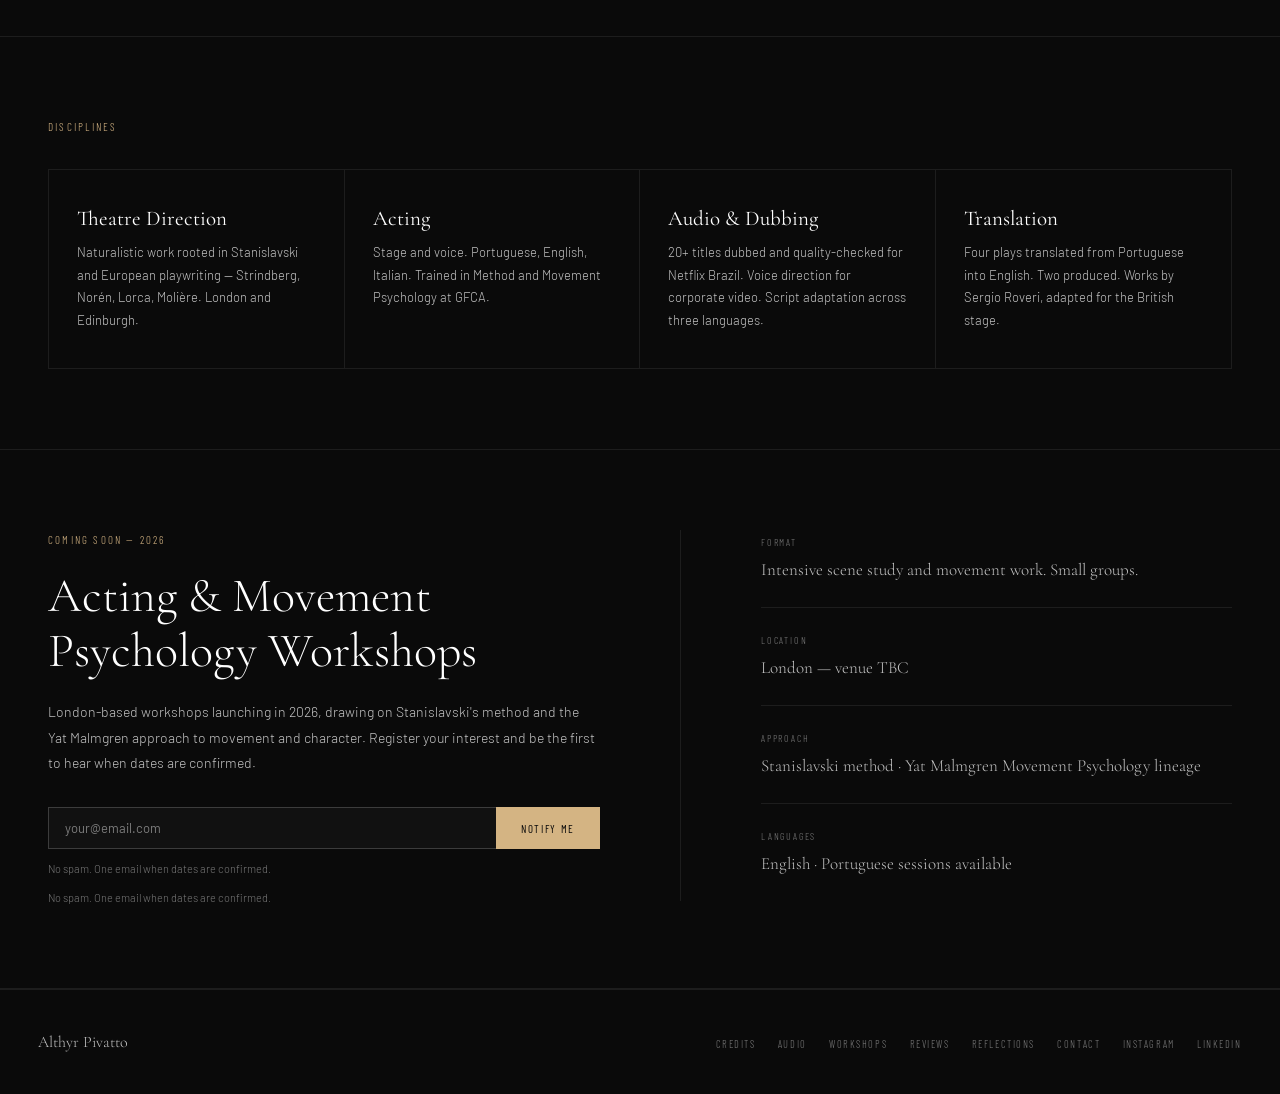
==== commit 4c0c5e21: "index.html" ====
--- a/index.html
+++ b/index.html
@@ -4,7 +4,7 @@
   <meta charset="UTF-8">
   <meta name="viewport" content="width=device-width, initial-scale=1.0">
   <title>Althyr Pivatto — Director · Actor · Translator</title>
-  <meta name="description" content="Althyr Pivatto is a Brazilian theatre director, actor, translator and voice director based in London, available for work across London and Europe.">
+  <meta name="description" content="Althyr Pivatto is a London-based theatre director, acting teacher and Movement Psychology specialist working in the Yat Malmgren tradition. Available for directing, acting, translation and audio work across London and Europe.">
   <link rel="stylesheet" href="style.css">
   <style>
     .hero {
@@ -337,8 +337,9 @@
         My style as a director is naturalistic, hence my affinity with Scandinavian and European playwrights. I am committed to revealing real people in an extract of their lives, which resemble the audience's most private moments.
       </blockquote>
       <p class="hero-bio">
-        Brazilian creative based in <strong>London</strong>. Trained at the Giles Foreman Centre for Acting in Stanislavski and Movement Psychology (Yat Malmgren lineage). Theatre work at the <strong>White Bear Theatre, Bridewell Theatre and Southwark Playhouse</strong>. Four plays translated from Portuguese. 20+ titles dubbed for <strong>Netflix Brazil</strong>. Available for directing, acting, translation and audio work across London and Europe.
-      </p>
+
+        Brazilian theatre director, acting teacher and Movement Psychology specialist based in <strong>London</strong>, working in the Yat Malmgren tradition. Theatre work at the <strong>White Bear Theatre, Bridewell Theatre and Southwark Playhouse</strong>. Four plays translated from Portuguese. 20+ titles dubbed for <strong>Netflix Brazil</strong>. Available for directing, acting, translation and audio work across London and Europe.
+        </p>
     </div>
   </section>
 
--- a/style.css
+++ b/style.css
@@ -25,13 +25,12 @@
   color: var(--text);
   font-family: var(--ff-body);
   font-weight: 300;
-  font-size: 20px;
+  font-size: 16px;
   line-height: 1.75;
   min-height: 100vh;
 }
 
 a { color: inherit; text-decoration: none; }
-
 img { display: block; max-width: 100%; }
 
 /* ── NAV ── */
@@ -42,13 +41,13 @@
   display: flex;
   align-items: center;
   justify-content: space-between;
-  padding: 24px 48px;
+  padding: 1.2rem 2.4rem;
   background: linear-gradient(to bottom, rgba(10,10,10,0.95) 0%, transparent 100%);
 }
 
 .nav-logo {
   font-family: var(--ff-display);
-  font-size: 24px;
+  font-size: 1.2rem;
   font-weight: 400;
   letter-spacing: 0.04em;
   color: var(--text);
@@ -58,13 +57,13 @@
 
 .nav-links {
   display: flex;
-  gap: 32px;
+  gap: 1.8rem;
   list-style: none;
 }
 
 .nav-links a {
   font-family: var(--ff-label);
-  font-size: 13px;
+  font-size: 0.7rem;
   font-weight: 400;
   letter-spacing: 0.18em;
   text-transform: uppercase;
@@ -74,24 +73,24 @@
 .nav-links a:hover { color: var(--text); }
 .nav-links a.active { color: var(--accent); }
 
-/* ── PAGE HEADER (inner pages) ── */
+/* ── PAGE HEADER ── */
 .page-header {
-  padding: 140px 48px 64px;
+  padding: 7rem 2.4rem 3.2rem;
   border-bottom: 0.5px solid var(--border);
 }
 
 .page-header .eyebrow {
   font-family: var(--ff-label);
-  font-size: 14px;
+  font-size: 0.7rem;
   letter-spacing: 0.2em;
   text-transform: uppercase;
   color: var(--accent);
-  margin-bottom: 16px;
+  margin-bottom: 0.8rem;
 }
 
 .page-header h1 {
   font-family: var(--ff-display);
-  font-size: clamp(52px, 6vw, 84px);
+  font-size: clamp(2.6rem, 6vw, 4.2rem);
   font-weight: 300;
   line-height: 1.05;
   color: var(--text);
@@ -99,22 +98,22 @@
 
 /* ── SECTIONS ── */
 .section {
-  padding: 72px 48px;
+  padding: 3.6rem 2.4rem;
   border-bottom: 0.5px solid var(--border);
 }
 
 .section-label {
   font-family: var(--ff-label);
-  font-size: 14px;
+  font-size: 0.7rem;
   letter-spacing: 0.2em;
   text-transform: uppercase;
   color: var(--accent);
-  margin-bottom: 40px;
+  margin-bottom: 2rem;
 }
 
 /* ── FOOTER ── */
 footer {
-  padding: 48px;
+  padding: 2.4rem;
   display: flex;
   align-items: center;
   justify-content: space-between;
@@ -123,19 +122,19 @@
 
 .footer-name {
   font-family: var(--ff-display);
-  font-size: 20px;
+  font-size: 1rem;
   color: var(--muted);
 }
 
 .footer-links {
   display: flex;
-  gap: 28px;
+  gap: 1.4rem;
   list-style: none;
 }
 
 .footer-links a {
   font-family: var(--ff-label);
-  font-size: 13px;
+  font-size: 0.65rem;
   letter-spacing: 0.15em;
   text-transform: uppercase;
   color: var(--faint);
@@ -147,14 +146,14 @@
 .divider {
   border: none;
   border-top: 0.5px solid var(--border);
-  margin: 40px 0;
+  margin: 2rem 0;
 }
 
 @media (max-width: 768px) {
-  nav { padding: 20px 24px; }
-  .nav-links { gap: 16px; }
-  .nav-links a { font-size: 11px; }
-  .page-header { padding: 120px 24px 48px; }
-  .section { padding: 48px 24px; }
-  footer { padding: 32px 24px; flex-direction: column; gap: 20px; text-align: center; }
+  nav { padding: 1rem 1.2rem; }
+  .nav-links { gap: 1rem; }
+  .nav-links a { font-size: 0.6rem; }
+  .page-header { padding: 6rem 1.2rem 2.4rem; }
+  .section { padding: 2.4rem 1.2rem; }
+  footer { padding: 1.6rem 1.2rem; flex-direction: column; gap: 1rem; text-align: center; }
 }
